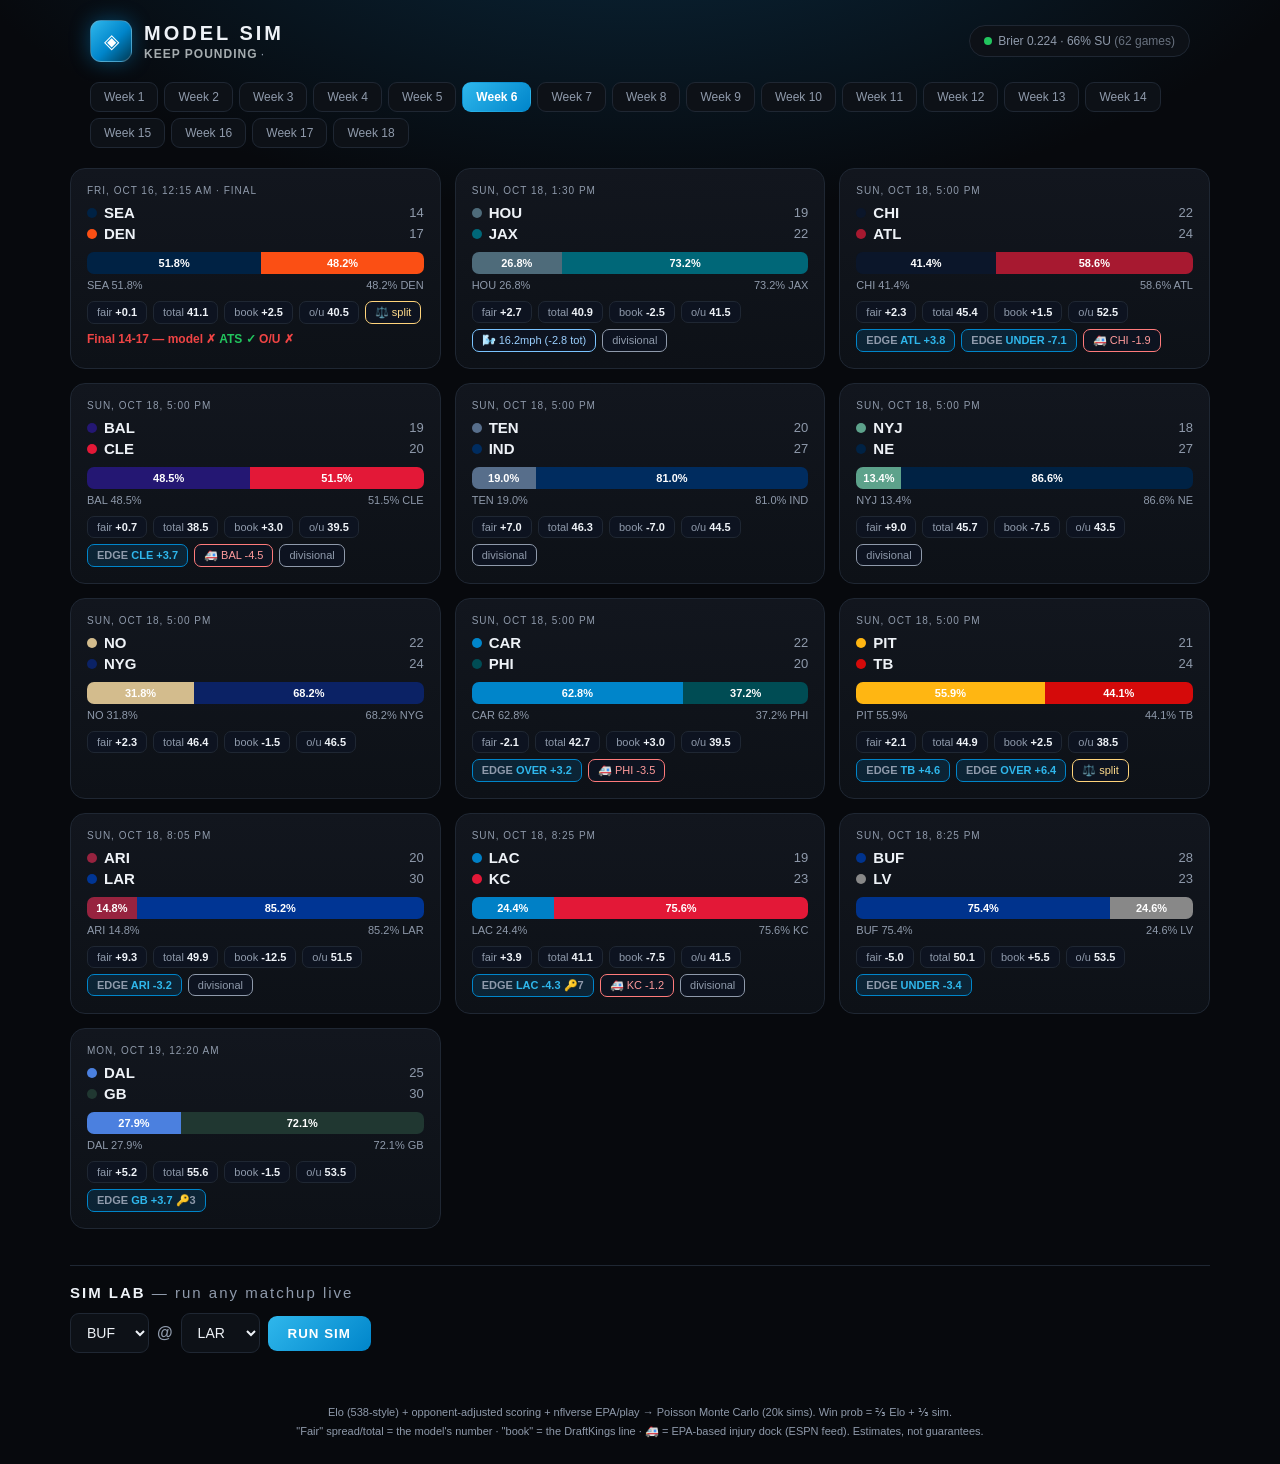
==== docs/index.html @ 50a71ac8 "model refresh (1): docs/index.html" ====
<!DOCTYPE html>
<html lang="en"><head><meta charset="UTF-8">
<meta name="viewport" content="width=device-width, initial-scale=1.0">
<title>Model Sim — NFL Monte Carlo Simulator</title>
<style>
:root{--bg:#07090d;--card:#0d1117;--card2:#12161e;--line:#1f2733;--txt:#eef2f7;--dim:#8f9aab;--ac:#2fb7ec;--ac2:#0085ca;--panther:#0085ca;--silver:#a5acaf;--grn:#22c55e;--red:#ef4444}
*{box-sizing:border-box;margin:0;padding:0}
body{background:radial-gradient(1200px 600px at 50% -10%,#0a2a3f 0%,var(--bg) 60%);color:var(--txt);font-family:-apple-system,BlinkMacSystemFont,"Segoe UI",Inter,sans-serif;min-height:100vh}
.wrap{max-width:1180px;margin:0 auto;padding:0 20px}
header{display:flex;justify-content:space-between;align-items:center;padding:20px;flex-wrap:wrap;gap:10px}
.brand{display:flex;gap:12px;align-items:center}
.logo{width:42px;height:42px;border-radius:11px;background:linear-gradient(135deg,#2fb7ec,#0085ca 55%,#003a54);display:flex;align-items:center;justify-content:center;font-size:20px;color:#fff;box-shadow:0 0 20px rgba(0,133,202,.45);border:1px solid rgba(165,172,175,.35)}
h1{font-size:20px;letter-spacing:3px}
.sub{color:var(--dim);font-size:12px;margin-top:2px}
.sub .kp{color:var(--silver);font-weight:700;letter-spacing:1px}
.badge{font-size:12px;color:var(--dim);border:1px solid var(--line);padding:8px 14px;border-radius:20px;background:var(--card)}
.badge .d{display:inline-block;width:8px;height:8px;border-radius:50%;background:var(--grn);margin-right:6px}
.wks{display:flex;gap:6px;flex-wrap:wrap;padding:0 20px 14px}
.wks button{background:var(--card);color:var(--dim);border:1px solid var(--line);padding:7px 13px;border-radius:9px;cursor:pointer;font-size:12px}
.wks button.on{background:linear-gradient(135deg,var(--ac),var(--ac2));color:#fff;border-color:transparent;font-weight:700}
.grid{display:grid;grid-template-columns:repeat(auto-fill,minmax(320px,1fr));gap:14px;padding:6px 0 10px}
.card{background:linear-gradient(180deg,var(--card2),var(--card));border:1px solid var(--line);border-radius:15px;padding:16px;cursor:pointer;transition:transform .12s,border-color .12s}
.card:hover{transform:translateY(-2px);border-color:var(--ac)}
.dt{font-size:10px;color:var(--dim);letter-spacing:1px;text-transform:uppercase;margin-bottom:8px}
.mu{display:flex;justify-content:space-between;align-items:center;margin-bottom:4px}
.tm{display:flex;align-items:center;gap:7px;font-weight:700;font-size:15px}
.tdot{width:10px;height:10px;border-radius:50%}
.pj{font-size:13px;color:var(--dim);font-variant-numeric:tabular-nums}
.pb{display:flex;height:22px;border-radius:7px;overflow:hidden;margin:10px 0 5px;background:#0d1320}
.pb .sg{display:flex;align-items:center;justify-content:center;font-size:11px;font-weight:700;color:#fff}
.pl{display:flex;justify-content:space-between;font-size:11px;color:var(--dim);margin-bottom:10px}
.chips{display:flex;gap:6px;flex-wrap:wrap}
.chip{font-size:11px;background:#0d1320;border:1px solid var(--line);padding:4px 9px;border-radius:7px;color:var(--dim)}
.chip b{color:var(--txt)}
.chip.edge{background:rgba(0,133,202,.16);border-color:var(--ac2);font-weight:700}
.chip.edge b{color:var(--ac)}
.fin{font-size:12px;font-weight:700;margin-top:8px}
.fin.hit{color:var(--grn)}.fin.miss{color:var(--red)}
.fin .hit{color:var(--grn)}.fin .miss{color:var(--red)}
.lab{margin:26px 0;border-top:1px solid var(--line);padding-top:18px}
.lab h2{font-size:15px;letter-spacing:2px;margin-bottom:12px}
.row{display:flex;gap:8px;align-items:center;flex-wrap:wrap}
select{background:var(--card);color:var(--txt);border:1px solid var(--line);padding:10px 12px;border-radius:9px;font-size:14px}
.run{background:linear-gradient(135deg,var(--ac),var(--ac2));border:none;color:#fff;font-weight:800;letter-spacing:1px;padding:10px 20px;border-radius:9px;cursor:pointer}
.run:disabled{opacity:.5}
.detail .sc{font-size:22px;font-weight:800;text-align:center;margin:8px 0;font-variant-numeric:tabular-nums}
.bp{display:flex;height:34px;border-radius:9px;overflow:hidden;margin:12px 0 6px;background:#0d1320}
.bp .sg{display:flex;align-items:center;justify-content:center;font-weight:800;font-size:13px;color:#fff}
.sg2{display:grid;grid-template-columns:repeat(auto-fit,minmax(110px,1fr));gap:8px;margin:12px 0}
.st{background:#0d1320;border:1px solid var(--line);border-radius:9px;padding:8px;text-align:center}
.st .k{font-size:10px;color:var(--dim);text-transform:uppercase;letter-spacing:1px}
.st .v{font-size:16px;font-weight:800;margin-top:3px}
.tabs{display:flex;gap:6px;margin:12px 0 8px}
.tabs button{background:var(--card);color:var(--dim);border:1px solid var(--line);padding:7px 14px;border-radius:7px;cursor:pointer;font-size:12px}
.tabs button.on{background:var(--ac2);color:#fff;border-color:transparent;font-weight:700}
table{width:100%;border-collapse:collapse;font-size:13px}
th{text-align:left;color:var(--dim);font-size:10px;text-transform:uppercase;letter-spacing:1px;padding:7px;border-bottom:1px solid var(--line)}
td{padding:7px;border-bottom:1px solid #1a2334;font-variant-numeric:tabular-nums}
.od{font-weight:700;color:var(--ac)}
.modal{position:fixed;inset:0;background:rgba(0,0,0,.65);display:flex;align-items:center;justify-content:center;padding:16px;z-index:50}
.modal.hidden{display:none}
.mc{background:var(--card);border:1px solid var(--line);border-radius:16px;padding:22px;max-width:600px;width:100%;max-height:86vh;overflow-y:auto;position:relative}
.x{position:absolute;top:10px;right:14px;background:none;border:none;color:var(--dim);font-size:16px;cursor:pointer}
.spin{text-align:center;color:var(--dim);padding:24px}
footer{text-align:center;color:var(--dim);font-size:11px;padding:24px;line-height:1.7}
</style></head>
<body><div class="wrap">
<header><div class="brand"><div class="logo">◈</div>
<div><h1>MODEL SIM</h1><div class="sub"><span class="kp">KEEP POUNDING</span> · <span id="asof"></span></div></div></div>
<div class="badge"><span class="d"></span>Brier 0.224 · 66% SU <span style="opacity:.7">(62 games)</span></div></header>
<div class="wks" id="wks"></div>
<div class="grid" id="cards"></div>
<div class="lab"><h2>SIM LAB <span style="color:var(--dim);font-weight:400">— run any matchup live</span></h2>
<div class="row"><select id="la"></select><span style="color:var(--dim);font-weight:700">@</span><select id="lh"></select>
<button class="run" id="go">RUN SIM</button></div>
<div id="lout" style="margin-top:14px"></div></div>
<footer>Elo (538-style) + opponent-adjusted scoring + nflverse EPA/play → Poisson Monte Carlo (20k sims). Win prob = ⅔ Elo + ⅓ sim.<br>"Fair" spread/total = the model's number · "book" = the DraftKings line · 🚑 = EPA-based injury dock (ESPN feed). Estimates, not guarantees.</footer>
</div>
<div class="modal hidden" id="modal"><div class="mc"><button class="x" id="mx">✕</button><div id="mb"></div></div></div>
<script>
const C={ARI:"#97233F",ATL:"#A71930",BAL:"#241773",BUF:"#00338D",CAR:"#0085CA",CHI:"#0B162A",CIN:"#FB4F14",CLE:"#E31837",DAL:"#003594",DEN:"#FB4F14",DET:"#0076B6",GB:"#203731",HOU:"#03202F",IND:"#002C5F",JAX:"#006778",KC:"#E31837",LV:"#888888",LAC:"#0080C6",LAR:"#003594",MIA:"#008E97",MIN:"#4F2683",NE:"#002244",NO:"#D3BC8D",NYG:"#0B2265",NYJ:"#125740",PHI:"#004C54",PIT:"#FFB612",SEA:"#002244",SF:"#AA0000",TB:"#D50A0A",TEN:"#0C2340",WAS:"#5A1414"};
const $=id=>document.getElementById(id);
function hx(h){h=h.replace('#','');return[parseInt(h.slice(0,2),16),parseInt(h.slice(2,4),16),parseInt(h.slice(4,6),16)];}
function shade(h,amt){const c=hx(h).map(v=>Math.max(0,Math.min(255,Math.round(v+amt))));return'#'+c.map(v=>v.toString(16).padStart(2,'0')).join('');}
// lighten the away side when both teams' colors are near-identical (e.g. BUF/LAR blues)
function tc(t,o){let c=C[t];if(o&&o!==t){const a=hx(c),b=hx(C[o]);
 const d=Math.sqrt(a.reduce((s,v,i)=>s+(v-b[i])**2,0));if(d<110)c=shade(c,75);}return c;}
const dot=t=>`<span class="tdot" style="background:${C[t]}"></span>`;
const dot2=(t,o)=>`<span class="tdot" style="background:${tc(t,o)}"></span>`;
const pc=p=>(p*100).toFixed(1)+"%", od=o=>o==null?"--":(o<0?""+o:"+"+o);
const clamp=(v,a,b)=>Math.max(a,Math.min(b,v));
let META=null,TEAMS=null;const WKC={};
function mulberry(s){return function(){s|=0;s=s+0x6D2B79F5|0;let t=Math.imul(s^s>>>15,1|s);t=t+Math.imul(t^t>>>7,61|t)^t;return((t^t>>>14)>>>0)/4294967296}}
function pois(l,r){const L=Math.exp(-l);let k=0,p=1;do{k++;p*=r();}while(p>L);return k-1}
function lambdas(a,h){const A=TEAMS[a],H=TEAMS[h];
 const sA=META.lg_pts+A.srs_off-H.srs_def,sH=META.lg_pts+H.srs_off-A.srs_def;
 const eA=META.lg_pts+(A.epa_off-META.lg_epa)*META.ppg+(META.lg_epa-H.epa_def)*META.ppg;
 const eH=META.lg_pts+(H.epa_off-META.lg_epa)*META.ppg+(META.lg_epa-A.epa_def)*META.ppg;
 return[clamp(.5*(sA+eA)-META.hfa_pts,10,45),clamp(.5*(sH+eH)+META.hfa_pts,10,45)];}
function eloP(a,h){const d=TEAMS[h].elo-TEAMS[a].elo+42.2;return 1/(1+Math.pow(10,-d/400));}
function simGame(a,h,n,sd){const[la,lh]=lambdas(a,h),r=mulberry(sd);let hw=0,aw=0,sa=0,sh=0;
 for(let i=0;i<n;i++){const x=pois(la,r),y=pois(lh,r);sa+=x;sh+=y;if(y>x)hw++;else if(x>y)aw++;}
 const t=n-hw-aw,ps=(hw+.5*t)/n;return{la,lh,pa:sa/n,ph:sh/n,pHome:2/3*eloP(a,h)+1/3*ps};}
function tdBoard(a,h,la,lh){const mk=(pl,e)=>{const n=pl.length||1,tt=pl.reduce((s,p)=>s+p.td,0),th=pl.reduce((s,p)=>s+p.touches,0);
 return pl.map(p=>{const s=.5*(p.td+.5)/(tt+.5*n)+.5*(p.touches+5)/(th+5*n),l=e*s;return{name:p.name,team:p.team,lam:l,pa:1-Math.exp(-l)};});};
 const A=mk(TEAMS[a].players.map(p=>({...p,team:a})),la/7),H=mk(TEAMS[h].players.map(p=>({...p,team:h})),lh/7);
 const all=A.concat(H),t=all.reduce((s,p)=>s+p.lam,0),ap=1-Math.exp(-t);
 all.forEach(p=>{p.pf=t?p.lam/t*ap:0;
  p.oA=p.pa<=0?null:(p.pa>.5?Math.round(-100*p.pa/(1-p.pa)):Math.round(100*(1-p.pa)/p.pa));
  p.oF=p.pf<=0?null:(p.pf>.5?Math.round(-100*p.pf/(1-p.pf)):Math.round(100*(1-p.pf)/p.pf));});
 return{any:[...all].sort((x,y)=>y.pa-x.pa).slice(0,12),first:[...all].sort((x,y)=>y.pf-x.pf).slice(0,8)};}
function pbar(a,pa,h,ph,big){const ca=tc(a,h);return `<div class="${big?"bp":"pb"}">
 <div class="sg" style="width:${(pa*100).toFixed(1)}%;background:${ca}">${pc(pa)}</div>
 <div class="sg" style="width:${(ph*100).toFixed(1)}%;background:${C[h]}">${pc(ph)}</div></div>`;}
function tbl(rs,f){return `<table><tr><th>Player</th><th>Team</th><th>Prob</th><th>Fair odds</th></tr>`+
 rs.map(p=>`<tr><td>${p.name}</td><td>${p.team}</td><td>${(p[f?"pf":"pa"]*100).toFixed(f?2:1)}%</td><td class="od">${od(p[f?"oF":"oA"])}</td></tr>`).join("")+`</table>`;}
function detail(a,h,r,td){let tabs="";
 if(td&&td.any.length)tabs=`<div class="tabs"><button class="on" data-t="a">Anytime TD</button><button data-t="f">First TD</button></div><div class="tb">${tbl(td.any,0)}</div>`;
 let injSec="";
 if(r.inj){const sides=[["away",a],["home",h]];let rows="",tot=0;
  sides.forEach(([s,tm],i)=>{const adj=(r.injAdj&&r.injAdj[i])||0;tot+=adj;
   (r.inj[s]||[]).forEach(x=>{const pts=x[2];
    rows+=`<div class="st"><div class="k">${tm} · ${x[3]}</div><div class="v" style="color:${pts>=0?"#ff7b7b":"#7bff9e"};font-size:13px">${x[0]} <span style="font-size:10px;color:var(--dim)">${x[1]}</span> <b>${pts>=0?"-":"+"}${Math.abs(pts)}</b></div></div>`;});});
  if(rows)injSec=`<div style="font-size:11px;color:var(--dim);letter-spacing:1px;margin:14px 0 6px">INJURY ADJUSTMENTS (EPA-BASED, VIA ESPN)</div><div class="sg2" style="display:grid;grid-template-columns:repeat(auto-fit,minmax(140px,1fr));gap:8px;margin:12px 0">${rows}</div>`;}
 let noteSec="";
 if(r.notes&&r.notes.length)noteSec=`<div style="font-size:11px;color:var(--dim);letter-spacing:1px;margin:14px 0 6px">NOTES</div>${r.notes.map(n=>`<div class="st"><div class="k">📊</div><div class="v" style="font-size:13px">${n}</div></div>`).join("")}`;
 if(r.windMph>=15)noteSec+=`<div class="st"><div class="k">🌬️ Wind</div><div class="v" style="font-size:13px">${r.windMph} mph sustained — total shaded -${r.windAdj} pts</div></div>`;
 let book="";
 if(r.book){const b=r.book;
  book=`<div style="font-size:11px;color:var(--dim);letter-spacing:1px;margin:14px 0 6px">BOOK (DRAFTKINGS) VS MODEL</div>
  <div class="sg2" style="display:grid;grid-template-columns:repeat(auto-fit,minmax(110px,1fr));gap:8px;margin:12px 0">
  <div class="st"><div class="k">Book spread</div><div class="v">${b.spread>0?"+":""}${b.spread.toFixed(1)}</div></div>
  <div class="st"><div class="k">Book total</div><div class="v">${b.total!=null?b.total.toFixed(1):"--"}</div></div>
  ${b.flag_spread?`<div class="st" style="border-color:var(--ac2)"><div class="k">Spread edge</div><div class="v" style="color:var(--ac)">${b.edge_spread>0?h:a} ${b.edge_spread>0?"+":""}${b.edge_spread.toFixed(1)}</div></div>`:""}
  ${b.flag_total?`<div class="st" style="border-color:var(--ac2)"><div class="k">Total edge</div><div class="v" style="color:var(--ac)">${b.edge_total>0?"OVER":"UNDER"} ${b.edge_total>0?"+":""}${b.edge_total.toFixed(1)}</div></div>`:""}
  </div>`;}
 return `<h2 style="letter-spacing:2px;margin:0 0 4px">${a} @ ${h}</h2>
 <div class="sc" style="font-size:22px;font-weight:800;text-align:center;margin:8px 0">${a} ${Math.round(r.pa)} — ${Math.round(r.ph)} ${h}</div>${pbar(a,1-r.pHome,h,r.pHome,1)}
 <div class="sg2" style="display:grid;grid-template-columns:repeat(auto-fit,minmax(110px,1fr));gap:8px;margin:12px 0">
 <div class="st"><div class="k">Fair spread</div><div class="v">${(r.ph-r.pa)>=0?"+":""}${(r.ph-r.pa).toFixed(1)}</div></div>
 <div class="st"><div class="k">Fair total</div><div class="v">${(r.ph+r.pa).toFixed(1)}</div></div>
 <div class="st"><div class="k">${h} win</div><div class="v">${pc(r.pHome)}</div></div>
 <div class="st"><div class="k">${a} win</div><div class="v">${pc(1-r.pHome)}</div></div></div>${injSec}${noteSec}${book}${tabs}`;}
function wireT(root,td){root.querySelectorAll(".tabs button").forEach(b=>b.onclick=()=>{
 root.querySelectorAll(".tabs button").forEach(x=>x.classList.remove("on"));b.classList.add("on");
 root.querySelector(".tb").innerHTML=tbl(b.dataset.t==="a"?td.any:td.first,b.dataset.t==="f");});}
async function getW(w){if(!WKC[w])WKC[w]=await(await fetch("data/week"+w+".json")).json();return WKC[w];}
async function loadWeek(w){
 document.querySelectorAll(".wks button").forEach(b=>b.classList.toggle("on",+b.dataset.w===w));
 const gs=await getW(w),el=$("cards");el.innerHTML="";
 gs.forEach(g=>{const d=document.createElement("div");d.className="card";
  const dt=g.date?new Date(g.date).toLocaleString("en-US",{weekday:"short",month:"short",day:"numeric",hour:"numeric",minute:"2-digit"}):"";
  let ex="";if(g.done&&g.winner){const hit=(g.winner==="home")==(g.p_home>.5);
   let extra="";
   if(g.book&&g.book.spread!=null&&g.as!=null){
    const edgeS=g.fair_spread+g.book.spread, actS=(g.hs-g.as)+g.book.spread;
    const ats=edgeS!==0&&actS!==0?(edgeS>0)===(actS>0):null;
    let ou=null;
    if(g.book.total!=null){const mOver=g.fair_total>g.book.total, aOver=(g.as+g.hs)>g.book.total;
     if(g.fair_total!==g.book.total&&(g.as+g.hs)!==g.book.total)ou=mOver===aOver;}
    if(ats!==null)extra+=` <span class="${ats?"hit":"miss"}">ATS ${ats?"✓":"✗"}</span>`;
    if(ou!==null)extra+=` <span class="${ou?"hit":"miss"}">O/U ${ou?"✓":"✗"}</span>`;}
   ex=`<div class="fin ${hit?"hit":"miss"}">Final ${g.final} — model ${hit?"✓":"✗"}${extra}</div>`;}
  d.innerHTML=`<div class="dt">${dt}${g.done?" · Final":""}</div>
  <div class="mu"><span class="tm">${dot2(g.away,g.home)} ${g.away}</span><span class="pj">${g.done?g.as:Math.round(g.proj_away)}</span></div>
  <div class="mu"><span class="tm">${dot(g.home)} ${g.home}</span><span class="pj">${g.done?g.hs:Math.round(g.proj_home)}</span></div>
  ${pbar(g.away,g.p_away,g.home,g.p_home)}
  <div class="pl"><span>${g.away} ${pc(g.p_away)}</span><span>${pc(g.p_home)} ${g.home}</span></div>
  <div class="chips"><span class="chip">fair <b>${g.fair_spread>0?"+":""}${g.fair_spread.toFixed(1)}</b></span>
  <span class="chip">total <b>${g.fair_total.toFixed(1)}</b></span>
  ${g.book?`<span class="chip">book <b>${g.book.spread>0?"+":""}${g.book.spread.toFixed(1)}</b></span><span class="chip">o/u <b>${g.book.total!=null?g.book.total.toFixed(1):"--"}</b></span>`:""}
  ${g.book&&g.book.flag_spread?`<span class="chip edge">EDGE <b>${g.book.edge_spread>0?g.home:g.away} ${g.book.edge_spread>0?"+":""}${g.book.edge_spread.toFixed(1)}</b>${g.book.key_cross&&g.book.key_cross.length?` 🔑${g.book.key_cross.join("/")}`:""}</span>`:""}
  ${g.book&&g.book.flag_total?`<span class="chip edge">EDGE <b>${g.book.edge_total>0?"OVER":"UNDER"} ${g.book.edge_total>0?"+":""}${g.book.edge_total.toFixed(1)}</b></span>`:""}
  ${(g.inj_adj&&g.inj_adj[0]>=0.5)?`<span class="chip" style="border-color:#ff7b7b;color:#ff9b9b">🚑 ${g.away} -${g.inj_adj[0].toFixed(1)}</span>`:""}${(g.inj_adj&&g.inj_adj[1]>=0.5)?`<span class="chip" style="border-color:#ff7b7b;color:#ff9b9b">🚑 ${g.home} -${g.inj_adj[1].toFixed(1)}</span>`:""}
  ${g.wind_mph>=15?`<span class="chip" style="border-color:#7bc4ff;color:#9bd0ff">🌬️ ${g.wind_mph}mph (-${g.wind_adj} tot)</span>`:""}
  ${g.divisional?`<span class="chip" style="border-color:var(--dim);color:var(--dim)">divisional</span>`:""}
  ${g.split?`<span class="chip" style="border-color:#ffd47b;color:#ffdb8b" title="Scoring model and win probability disagree — true toss-up">⚖️ split</span>`:""}</div>${ex}`;
  d.onclick=()=>{const td={any:(g.anytime||[]).map(p=>({name:p.name,team:p.team,pa:p.prob,oA:p.odds})),
   first:(g.first_td||[]).map(p=>({name:p.name,team:p.team,pf:p.prob,oF:p.odds}))};
   $("mb").innerHTML=detail(g.away,g.home,{pa:g.proj_away,ph:g.proj_home,pHome:g.p_home,book:g.book,inj:g.injuries,injAdj:g.inj_adj,notes:g.notes,windMph:g.wind_mph,windAdj:g.wind_adj},td);
   wireT($("mb"),td);$("modal").classList.remove("hidden");};
  el.appendChild(d);});
 const dn=gs.filter(g=>g.done&&g.winner),ht=dn.filter(g=>(g.winner==="home")==(g.p_home>.5)).length;
 const atsG=dn.filter(g=>g.book&&g.book.spread!=null&&g.as!=null);
 const atsH=atsG.filter(g=>{const e=g.fair_spread+g.book.spread,a=(g.hs-g.as)+g.book.spread;return e!==0&&a!==0&&(e>0)===(a>0);}).length;
 const tally=dn.length?`model ${ht}/${dn.length} SU${atsG.length?` · ${atsH}/${atsG.length} ATS`:""} this week · `:"";
 $("asof").textContent=`Week ${w} · ${tally}data through week ${META.as_of_week}`;}
(async function(){
 META=await(await fetch("data/meta.json")).json();
 TEAMS=await(await fetch("data/teams.json")).json();
 const wk=Object.keys(WKC);let weeks=[];
 try{weeks=(await(await fetch("data/weeks.json")).json());}catch(e){}
 if(!weeks.length)weeks=[5];
 const nav=$("wks");
 weeks.forEach(w=>{const b=document.createElement("button");b.textContent="Week "+w;b.dataset.w=w;
  b.onclick=()=>loadWeek(w);nav.appendChild(b);});
 const cur=weeks.filter(w=>true);
 let def=weeks[weeks.length-1];
 for(const w of weeks){const gs=await getW(w);if(gs.some(g=>!g.done)){def=w;break;}}
 Object.keys(TEAMS).sort().forEach(t=>{$("la").appendChild(new Option(t,t));$("lh").appendChild(new Option(t,t));});
 $("la").value="BUF";$("lh").value="LAR";
 $("mx").onclick=()=>$("modal").classList.add("hidden");
 $("modal").onclick=e=>{if(e.target.id==="modal")$("modal").classList.add("hidden");};
 $("go").onclick=()=>{const a=$("la").value,h=$("lh").value;
  if(a===h)return;$("go").disabled=true;$("lout").innerHTML=`<div class="spin">Running 20,000 simulations…</div>`;
  setTimeout(()=>{const r=simGame(a,h,20000,Date.now()%100000),td=tdBoard(a,h,r.la,r.lh);
   $("lout").innerHTML=detail(a,h,r,td);wireT($("lout"),td);$("go").disabled=false;},30);};
 loadWeek(def);
})();
</script></body></html>
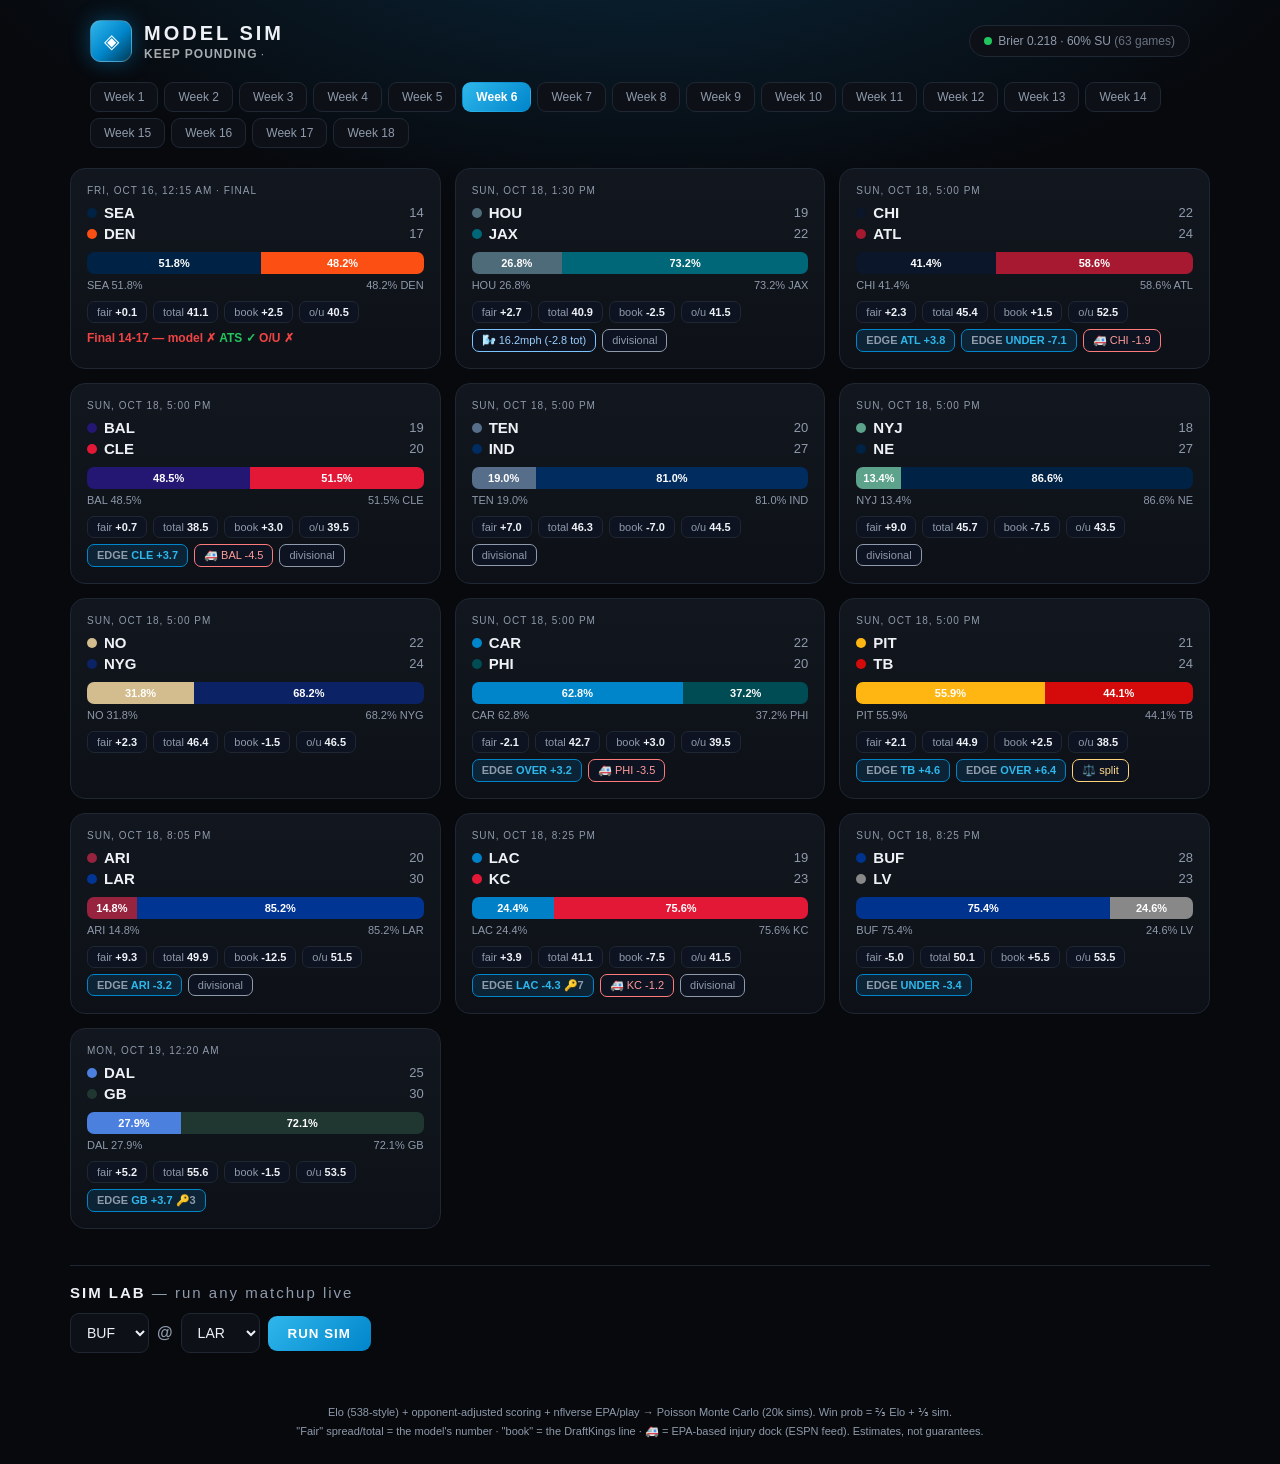
==== commit 34026035: "model refresh (1): docs/index.html" ====
--- a/docs/index.html
+++ b/docs/index.html
@@ -67,7 +67,7 @@
 <body><div class="wrap">
 <header><div class="brand"><div class="logo">◈</div>
 <div><h1>MODEL SIM</h1><div class="sub"><span class="kp">KEEP POUNDING</span> · <span id="asof"></span></div></div></div>
-<div class="badge"><span class="d"></span>Brier 0.224 · 66% SU <span style="opacity:.7">(62 games)</span></div></header>
+<div class="badge"><span class="d"></span><span id="btbadge">Brier …</span></div></header>
 <div class="wks" id="wks"></div>
 <div class="grid" id="cards"></div>
 <div class="lab"><h2>SIM LAB <span style="color:var(--dim);font-weight:400">— run any matchup live</span></h2>
@@ -151,16 +151,21 @@
  gs.forEach(g=>{const d=document.createElement("div");d.className="card";
   const dt=g.date?new Date(g.date).toLocaleString("en-US",{weekday:"short",month:"short",day:"numeric",hour:"numeric",minute:"2-digit"}):"";
   let ex="";if(g.done&&g.winner){const hit=(g.winner==="home")==(g.p_home>.5);
-   let extra="";
+   let extra="", primary=null;
    if(g.book&&g.book.spread!=null&&g.as!=null){
     const edgeS=g.fair_spread+g.book.spread, actS=(g.hs-g.as)+g.book.spread;
     const ats=edgeS!==0&&actS!==0?(edgeS>0)===(actS>0):null;
     let ou=null;
     if(g.book.total!=null){const mOver=g.fair_total>g.book.total, aOver=(g.as+g.hs)>g.book.total;
      if(g.fair_total!==g.book.total&&(g.as+g.hs)!==g.book.total)ou=mOver===aOver;}
+    // headline = the betting edge if one was flagged, else straight-up
+    if(ats!==null&&(g.book.flag_spread||g.book.strong_spread))primary=ats;
+    else if(ou!==null&&g.book.flag_total&&ats===null)primary=ou;
+    else primary=hit;
     if(ats!==null)extra+=` <span class="${ats?"hit":"miss"}">ATS ${ats?"✓":"✗"}</span>`;
     if(ou!==null)extra+=` <span class="${ou?"hit":"miss"}">O/U ${ou?"✓":"✗"}</span>`;}
-   ex=`<div class="fin ${hit?"hit":"miss"}">Final ${g.final} — model ${hit?"✓":"✗"}${extra}</div>`;}
+   else primary=hit;
+   ex=`<div class="fin ${primary?"hit":"miss"}">Final ${g.final} — model ${primary?"✓":"✗"}${extra}</div>`;}
   d.innerHTML=`<div class="dt">${dt}${g.done?" · Final":""}</div>
   <div class="mu"><span class="tm">${dot2(g.away,g.home)} ${g.away}</span><span class="pj">${g.done?g.as:Math.round(g.proj_away)}</span></div>
   <div class="mu"><span class="tm">${dot(g.home)} ${g.home}</span><span class="pj">${g.done?g.hs:Math.round(g.proj_home)}</span></div>
@@ -174,7 +179,7 @@
   ${(g.inj_adj&&g.inj_adj[0]>=0.5)?`<span class="chip" style="border-color:#ff7b7b;color:#ff9b9b">🚑 ${g.away} -${g.inj_adj[0].toFixed(1)}</span>`:""}${(g.inj_adj&&g.inj_adj[1]>=0.5)?`<span class="chip" style="border-color:#ff7b7b;color:#ff9b9b">🚑 ${g.home} -${g.inj_adj[1].toFixed(1)}</span>`:""}
   ${g.wind_mph>=15?`<span class="chip" style="border-color:#7bc4ff;color:#9bd0ff">🌬️ ${g.wind_mph}mph (-${g.wind_adj} tot)</span>`:""}
   ${g.divisional?`<span class="chip" style="border-color:var(--dim);color:var(--dim)">divisional</span>`:""}
-  ${g.split?`<span class="chip" style="border-color:#ffd47b;color:#ffdb8b" title="Scoring model and win probability disagree — true toss-up">⚖️ split</span>`:""}</div>${ex}`;
+  ${g.split&&!g.done?`<span class="chip" style="border-color:#ffd47b;color:#ffdb8b" title="Scoring model and win probability disagree — true toss-up">⚖️ split</span>`:""}</div>${ex}`;
   d.onclick=()=>{const td={any:(g.anytime||[]).map(p=>({name:p.name,team:p.team,pa:p.prob,oA:p.odds})),
    first:(g.first_td||[]).map(p=>({name:p.name,team:p.team,pf:p.prob,oF:p.odds}))};
    $("mb").innerHTML=detail(g.away,g.home,{pa:g.proj_away,ph:g.proj_home,pHome:g.p_home,book:g.book,inj:g.injuries,injAdj:g.inj_adj,notes:g.notes,windMph:g.wind_mph,windAdj:g.wind_adj},td);
@@ -188,6 +193,7 @@
 (async function(){
  META=await(await fetch("data/meta.json")).json();
  TEAMS=await(await fetch("data/teams.json")).json();
+ if(META.backtest)$("btbadge").innerHTML=`Brier ${META.backtest.brier.toFixed(3)} · ${Math.round(META.backtest.accuracy*100)}% SU <span style="opacity:.7">(${META.backtest.games} games)</span>`;
  const wk=Object.keys(WKC);let weeks=[];
  try{weeks=(await(await fetch("data/weeks.json")).json());}catch(e){}
  if(!weeks.length)weeks=[5];
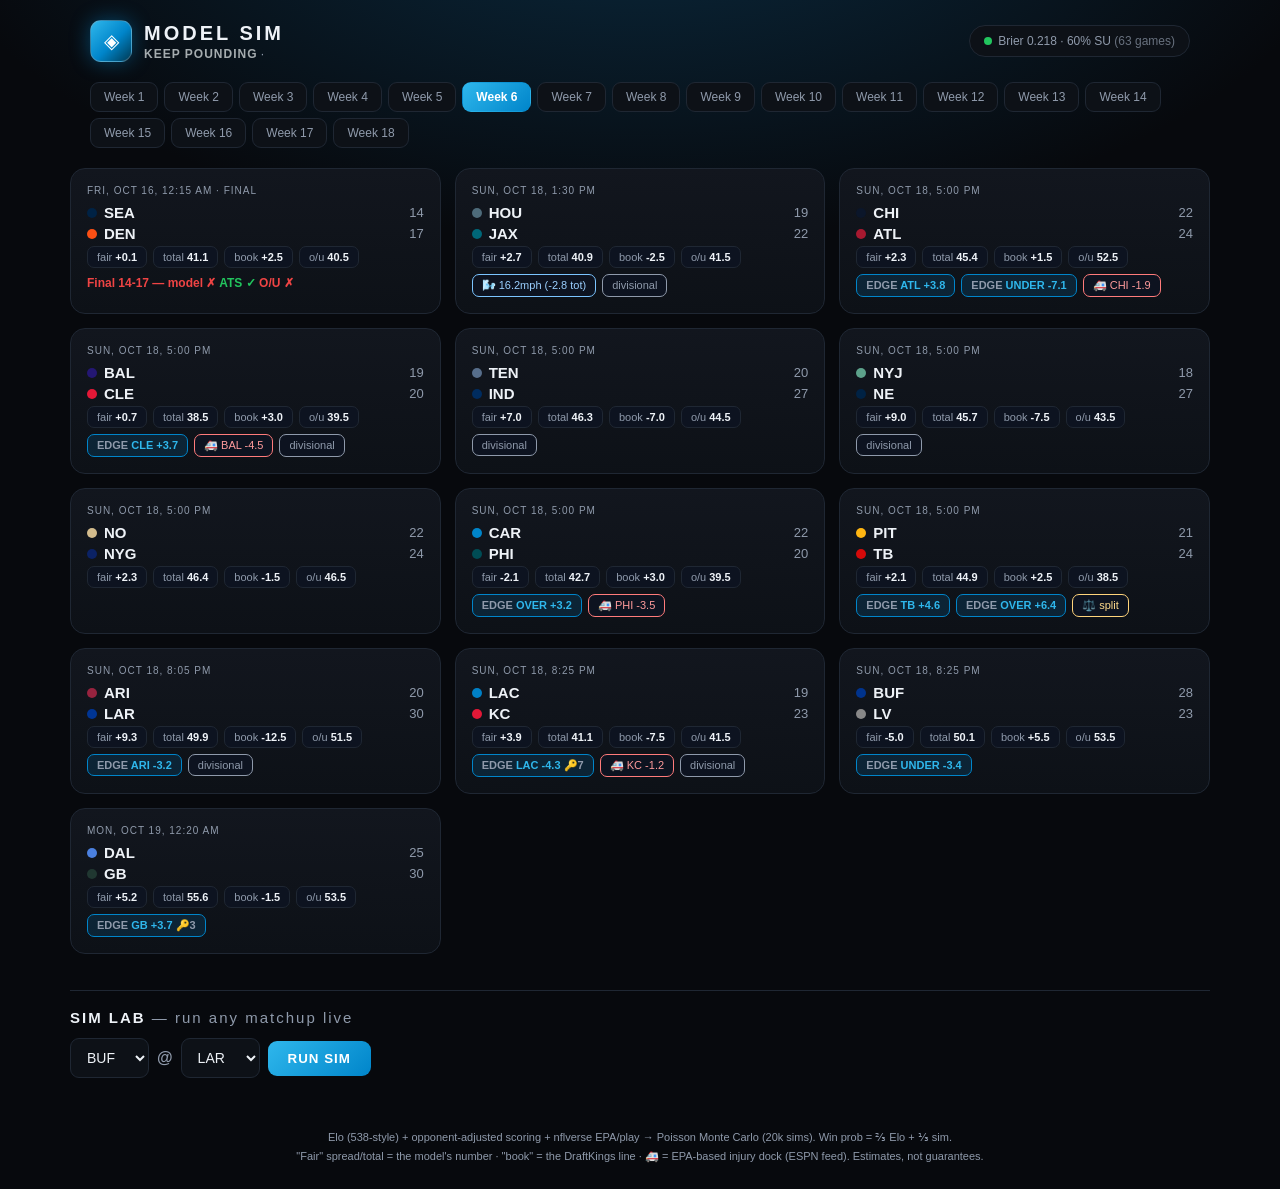
==== commit 2b35e74e: "model refresh (1): docs/index.html" ====
--- a/docs/index.html
+++ b/docs/index.html
@@ -169,8 +169,6 @@
   d.innerHTML=`<div class="dt">${dt}${g.done?" · Final":""}</div>
   <div class="mu"><span class="tm">${dot2(g.away,g.home)} ${g.away}</span><span class="pj">${g.done?g.as:Math.round(g.proj_away)}</span></div>
   <div class="mu"><span class="tm">${dot(g.home)} ${g.home}</span><span class="pj">${g.done?g.hs:Math.round(g.proj_home)}</span></div>
-  ${pbar(g.away,g.p_away,g.home,g.p_home)}
-  <div class="pl"><span>${g.away} ${pc(g.p_away)}</span><span>${pc(g.p_home)} ${g.home}</span></div>
   <div class="chips"><span class="chip">fair <b>${g.fair_spread>0?"+":""}${g.fair_spread.toFixed(1)}</b></span>
   <span class="chip">total <b>${g.fair_total.toFixed(1)}</b></span>
   ${g.book?`<span class="chip">book <b>${g.book.spread>0?"+":""}${g.book.spread.toFixed(1)}</b></span><span class="chip">o/u <b>${g.book.total!=null?g.book.total.toFixed(1):"--"}</b></span>`:""}
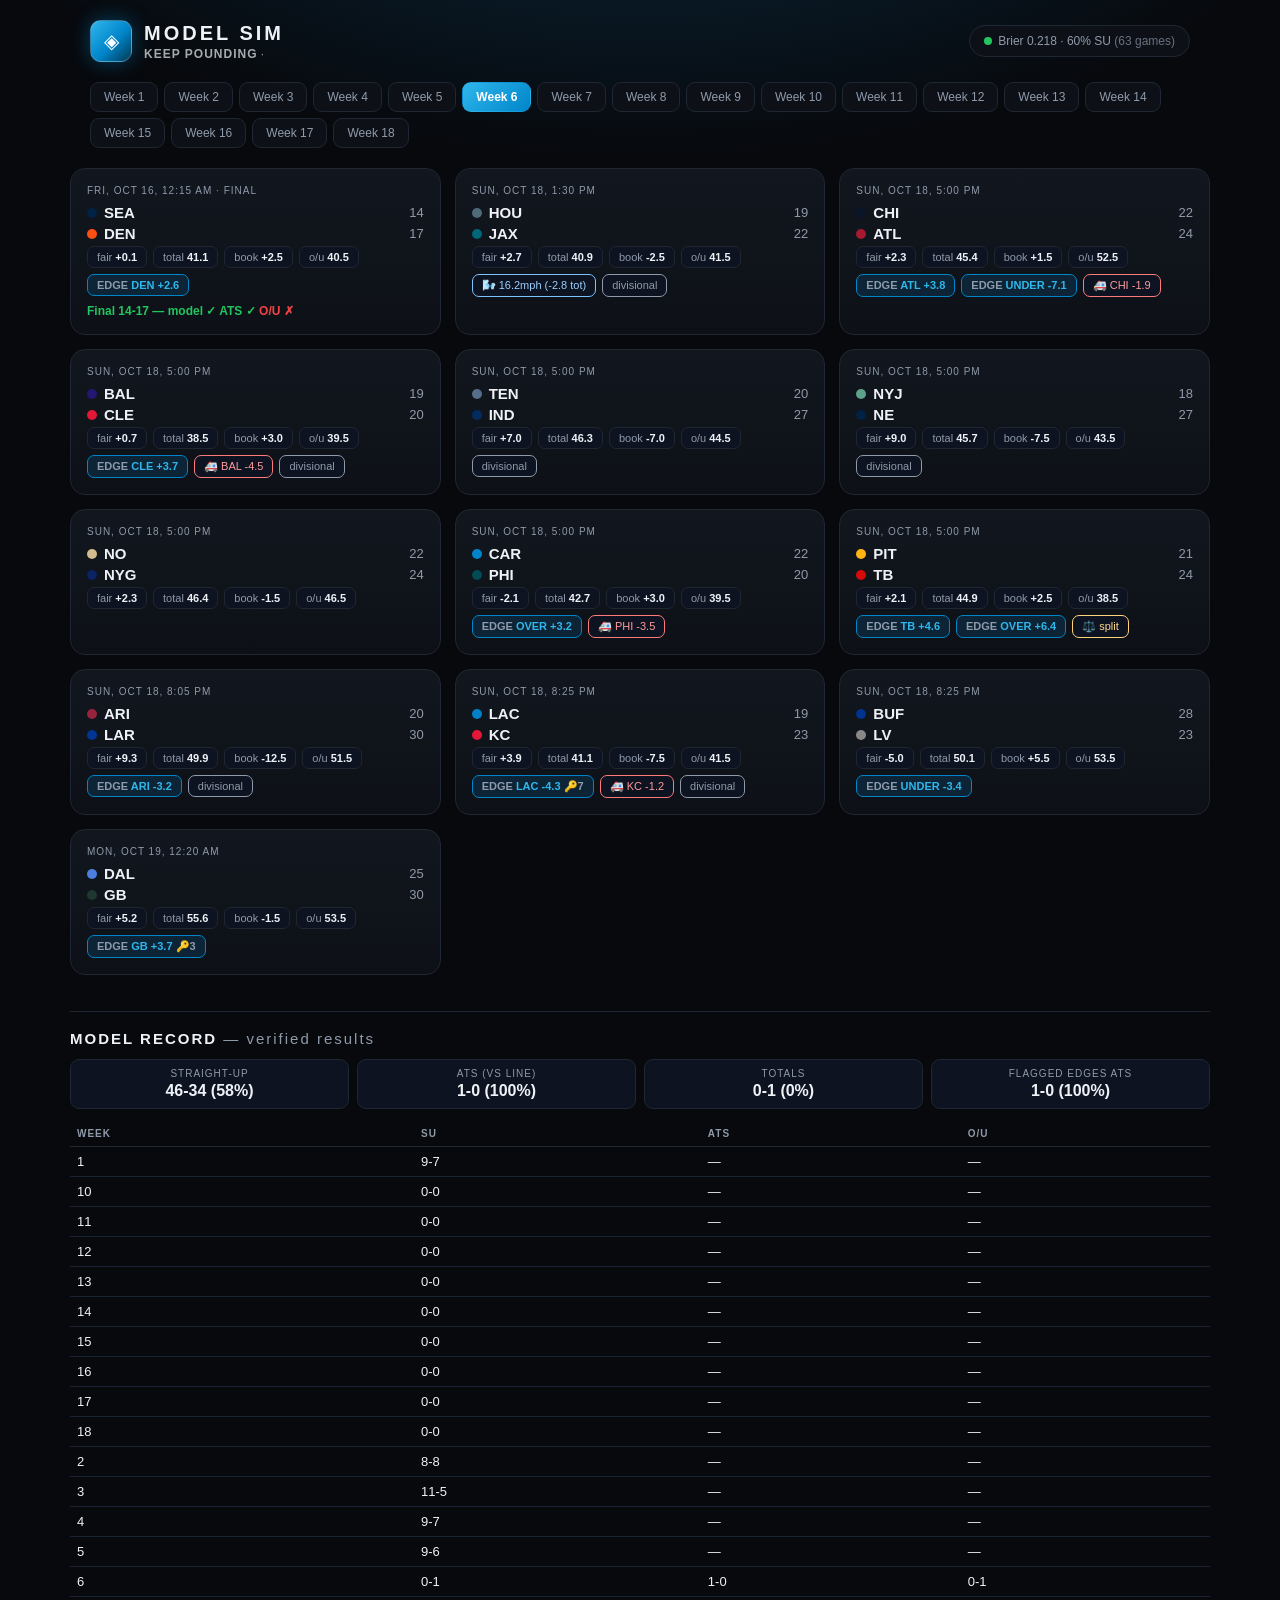
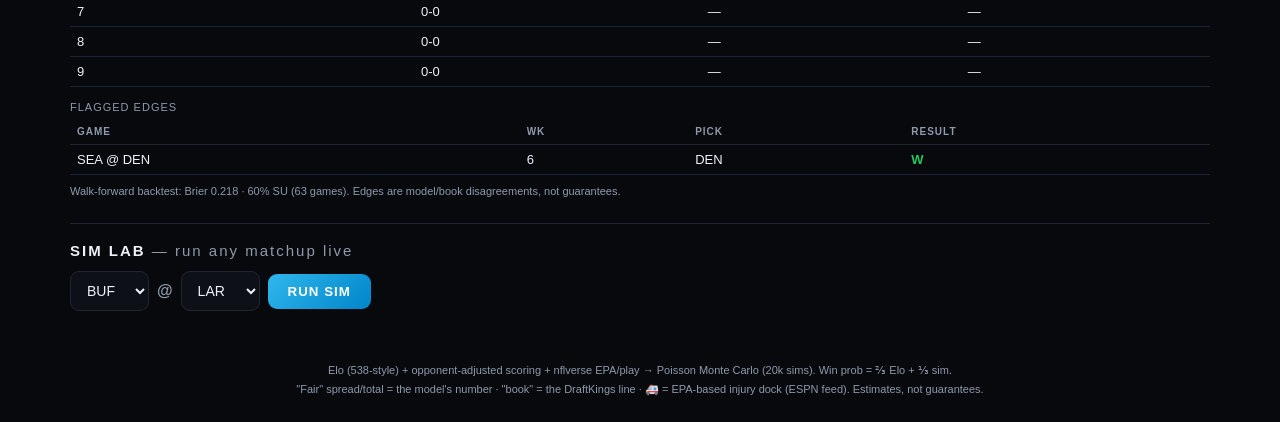
==== commit c549307a: "model refresh (1): docs/index.html, docs/data/record.json, docs/data/week6.json" ====
--- a/docs/index.html
+++ b/docs/index.html
@@ -70,6 +70,8 @@
 <div class="badge"><span class="d"></span><span id="btbadge">Brier …</span></div></header>
 <div class="wks" id="wks"></div>
 <div class="grid" id="cards"></div>
+<div class="lab" id="recordlab"><h2>MODEL RECORD <span style="color:var(--dim);font-weight:400">— verified results</span></h2>
+<div id="recordout"><div class="spin">Loading record…</div></div></div>
 <div class="lab"><h2>SIM LAB <span style="color:var(--dim);font-weight:400">— run any matchup live</span></h2>
 <div class="row"><select id="la"></select><span style="color:var(--dim);font-weight:700">@</span><select id="lh"></select>
 <button class="run" id="go">RUN SIM</button></div>
@@ -210,5 +212,21 @@
   setTimeout(()=>{const r=simGame(a,h,20000,Date.now()%100000),td=tdBoard(a,h,r.la,r.lh);
    $("lout").innerHTML=detail(a,h,r,td);wireT($("lout"),td);$("go").disabled=false;},30);};
  loadWeek(def);
+ try{
+  const rec=await(await fetch("data/record.json")).json();
+  const tot=(w,l)=>w+l?`${w}-${l} (${Math.round(100*w/(w+l))}%)`:"—";
+  let html=`<div class="sg2" style="display:grid;grid-template-columns:repeat(auto-fit,minmax(140px,1fr));gap:8px;margin:12px 0">
+   <div class="st"><div class="k">Straight-up</div><div class="v">${tot(rec.su_w,rec.su_l)}</div></div>
+   <div class="st"><div class="k">ATS (vs line)</div><div class="v">${tot(rec.ats_w,rec.ats_l)}</div></div>
+   <div class="st"><div class="k">Totals</div><div class="v">${tot(rec.ou_w,rec.ou_l)}</div></div>
+   <div class="st"><div class="k">Flagged edges ATS</div><div class="v">${tot(rec.edges.filter(e=>e.result==="W").length,rec.edges.filter(e=>e.result==="L").length)}</div></div>
+  </div>`;
+  if(rec.by_week.length)html+=`<table><tr><th>Week</th><th>SU</th><th>ATS</th><th>O/U</th></tr>`+
+   rec.by_week.map(w=>`<tr><td>${w.week}</td><td>${w.su}</td><td>${w.ats}</td><td>${w.ou}</td></tr>`).join("")+`</table>`;
+  if(rec.edges.length)html+=`<div style="font-size:11px;color:var(--dim);letter-spacing:1px;margin:14px 0 6px">FLAGGED EDGES</div><table><tr><th>Game</th><th>Wk</th><th>Pick</th><th>Result</th></tr>`+
+   rec.edges.map(e=>`<tr><td>${e.game}</td><td>${e.week}</td><td>${e.pick}</td><td style="color:${e.result==="W"?"var(--grn)":"var(--red)"};font-weight:700">${e.result}</td></tr>`).join("")+`</table>`;
+  html+=`<div style="font-size:11px;color:var(--dim);margin-top:10px">Walk-forward backtest: Brier ${META.backtest.brier.toFixed(3)} · ${Math.round(META.backtest.accuracy*100)}% SU (${META.backtest.games} games). Edges are model/book disagreements, not guarantees.</div>`;
+  $("recordout").innerHTML=html;
+ }catch(e){$("recordout").innerHTML=`<div class="spin">Record unavailable.</div>`;}
 })();
 </script></body></html>
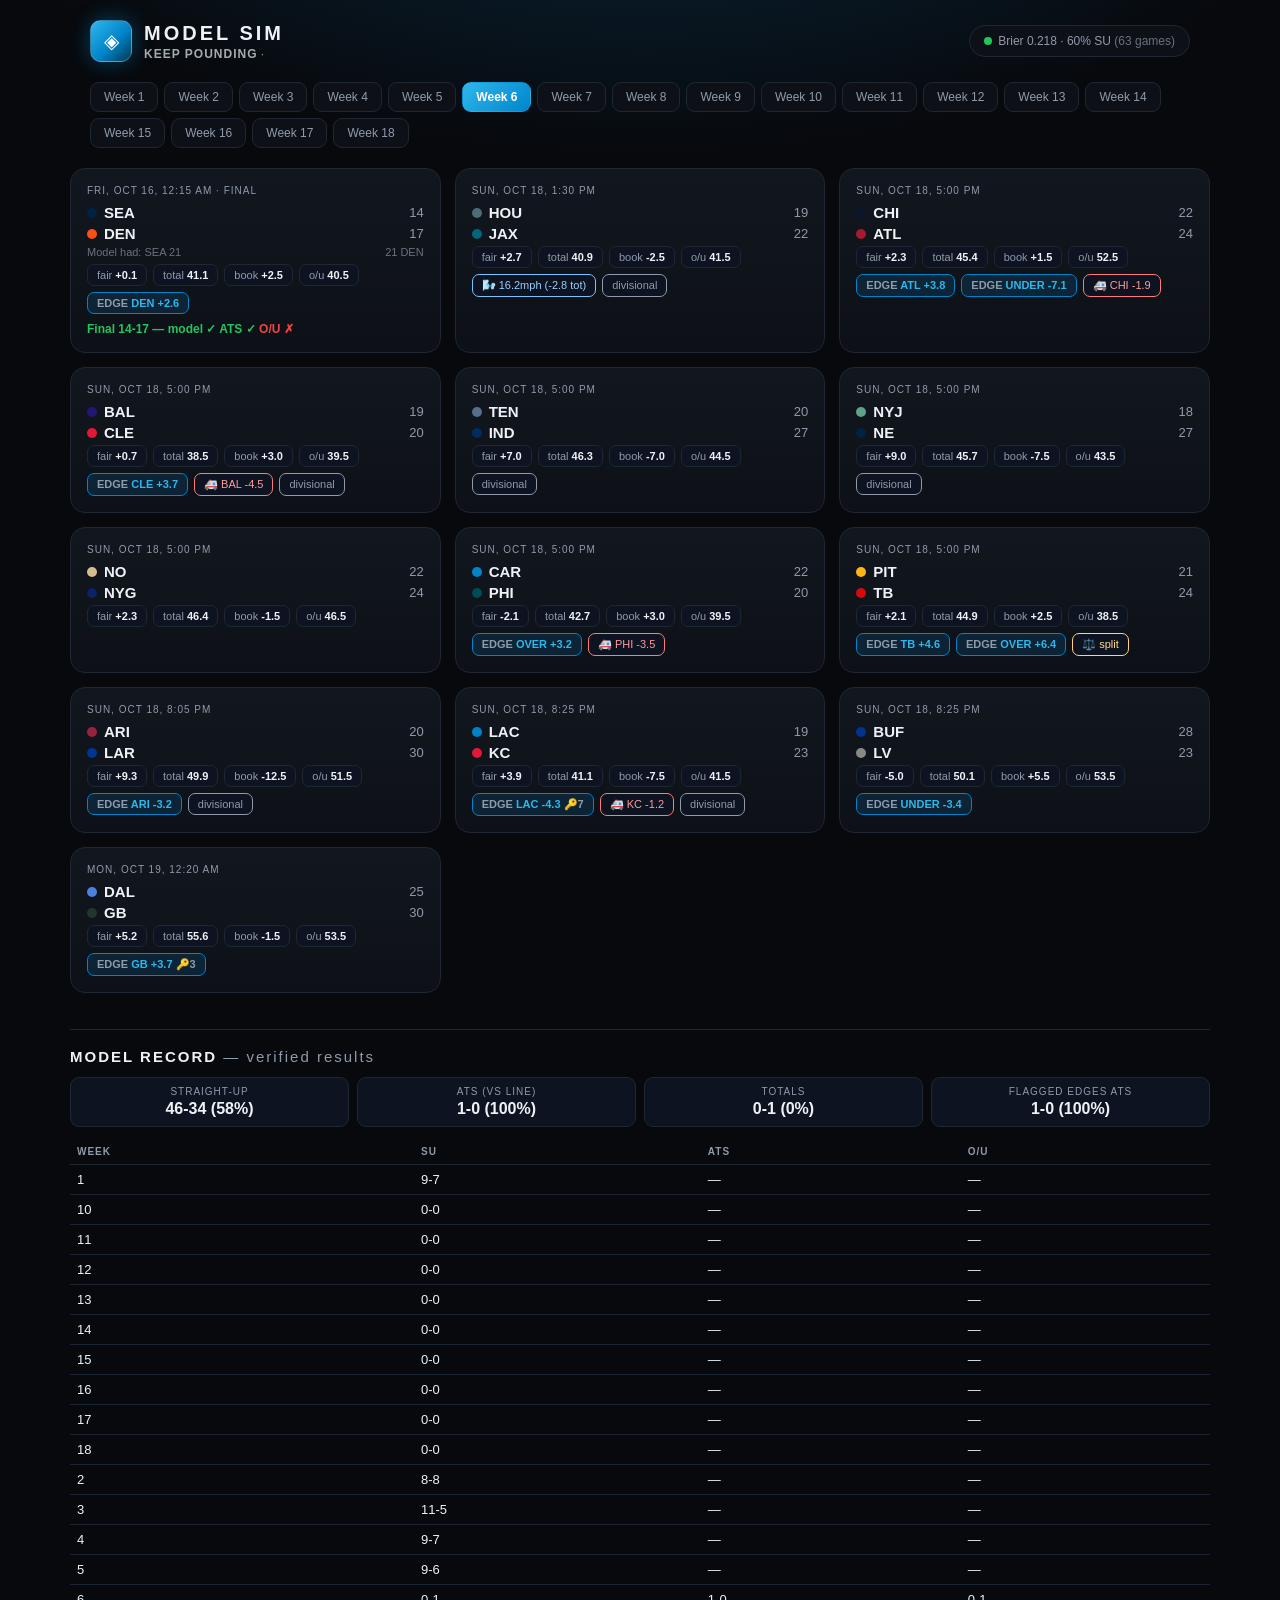
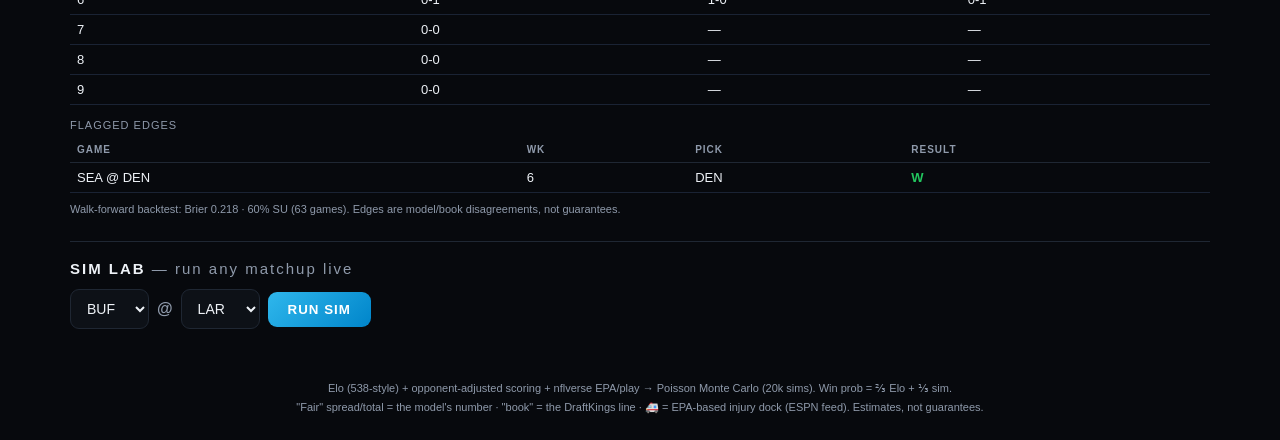
==== commit 79b5fc0b: "model refresh (1): docs/index.html" ====
--- a/docs/index.html
+++ b/docs/index.html
@@ -171,6 +171,7 @@
   d.innerHTML=`<div class="dt">${dt}${g.done?" · Final":""}</div>
   <div class="mu"><span class="tm">${dot2(g.away,g.home)} ${g.away}</span><span class="pj">${g.done?g.as:Math.round(g.proj_away)}</span></div>
   <div class="mu"><span class="tm">${dot(g.home)} ${g.home}</span><span class="pj">${g.done?g.hs:Math.round(g.proj_home)}</span></div>
+  ${g.done?`<div class="pl" style="margin-bottom:6px;opacity:.7"><span>Model had: ${g.away} ${Math.round(g.proj_away)}</span><span>${Math.round(g.proj_home)} ${g.home}</span></div>`:""}
   <div class="chips"><span class="chip">fair <b>${g.fair_spread>0?"+":""}${g.fair_spread.toFixed(1)}</b></span>
   <span class="chip">total <b>${g.fair_total.toFixed(1)}</b></span>
   ${g.book?`<span class="chip">book <b>${g.book.spread>0?"+":""}${g.book.spread.toFixed(1)}</b></span><span class="chip">o/u <b>${g.book.total!=null?g.book.total.toFixed(1):"--"}</b></span>`:""}
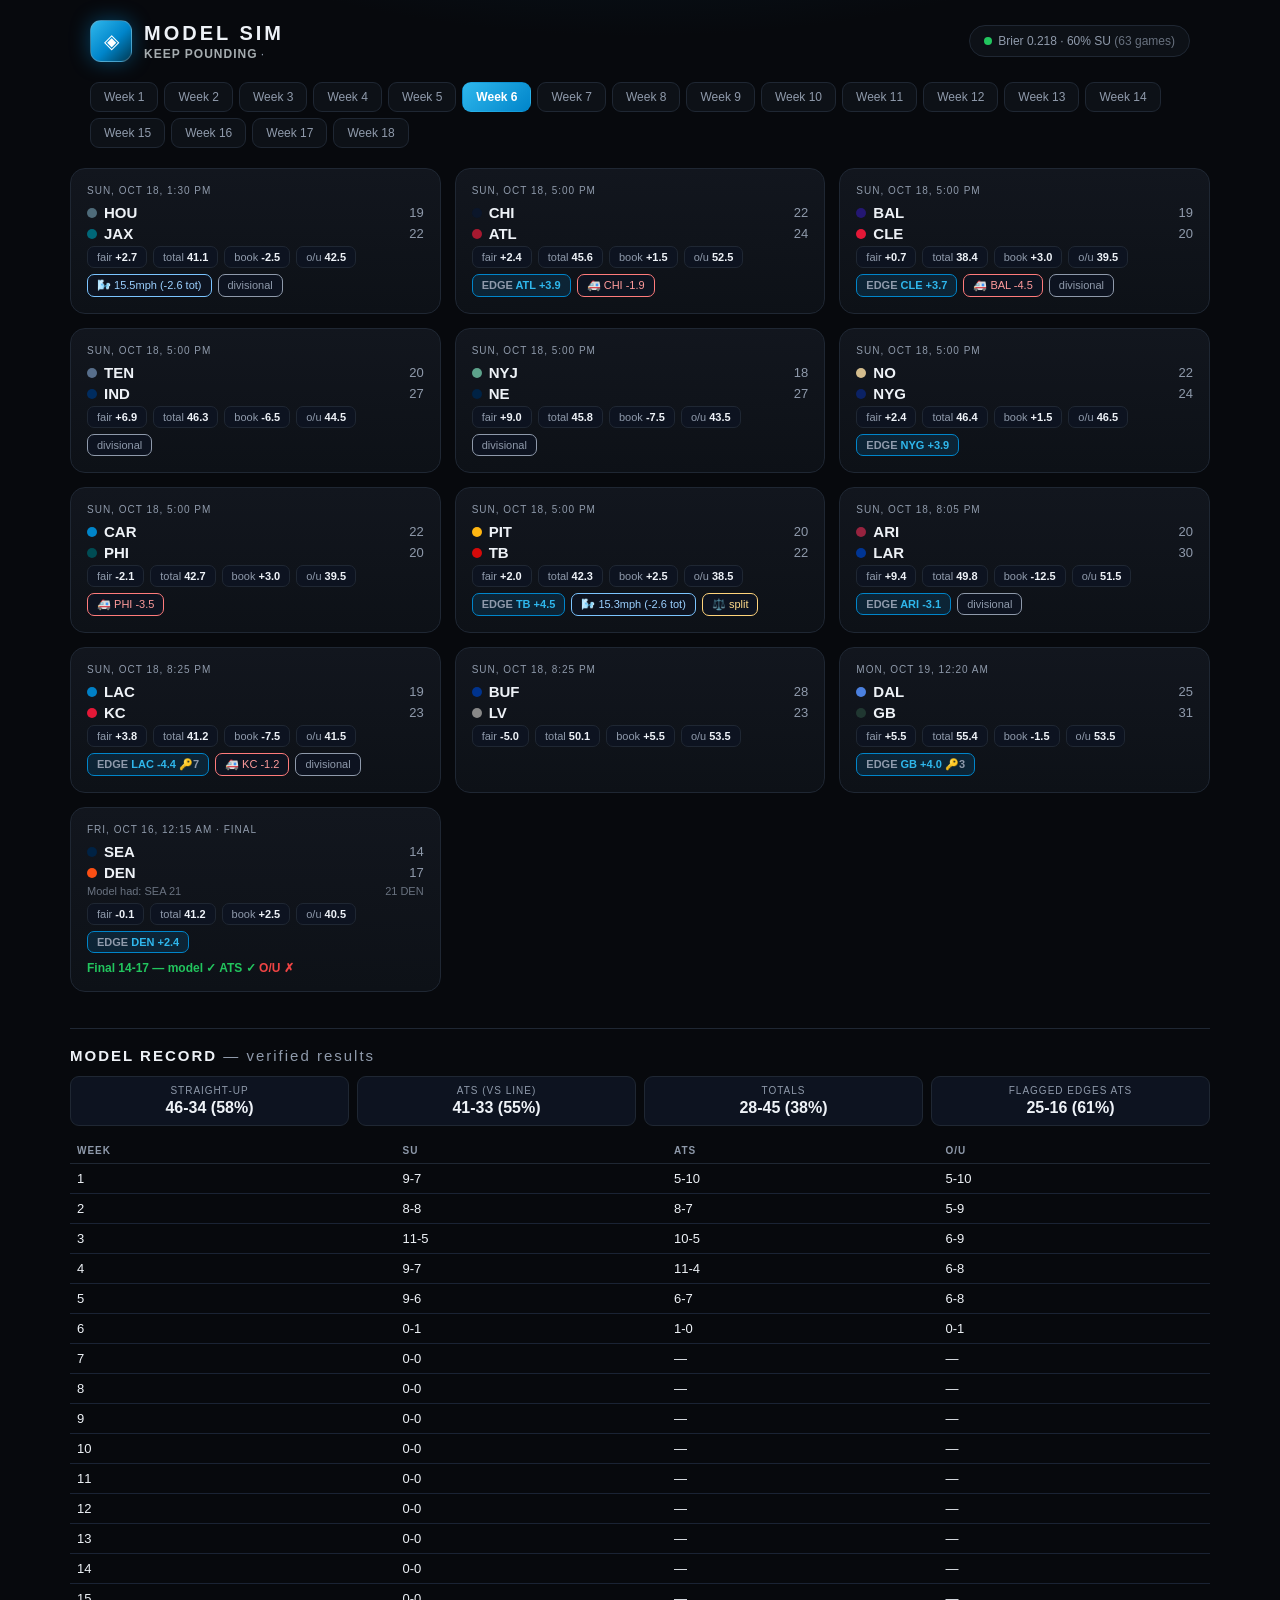
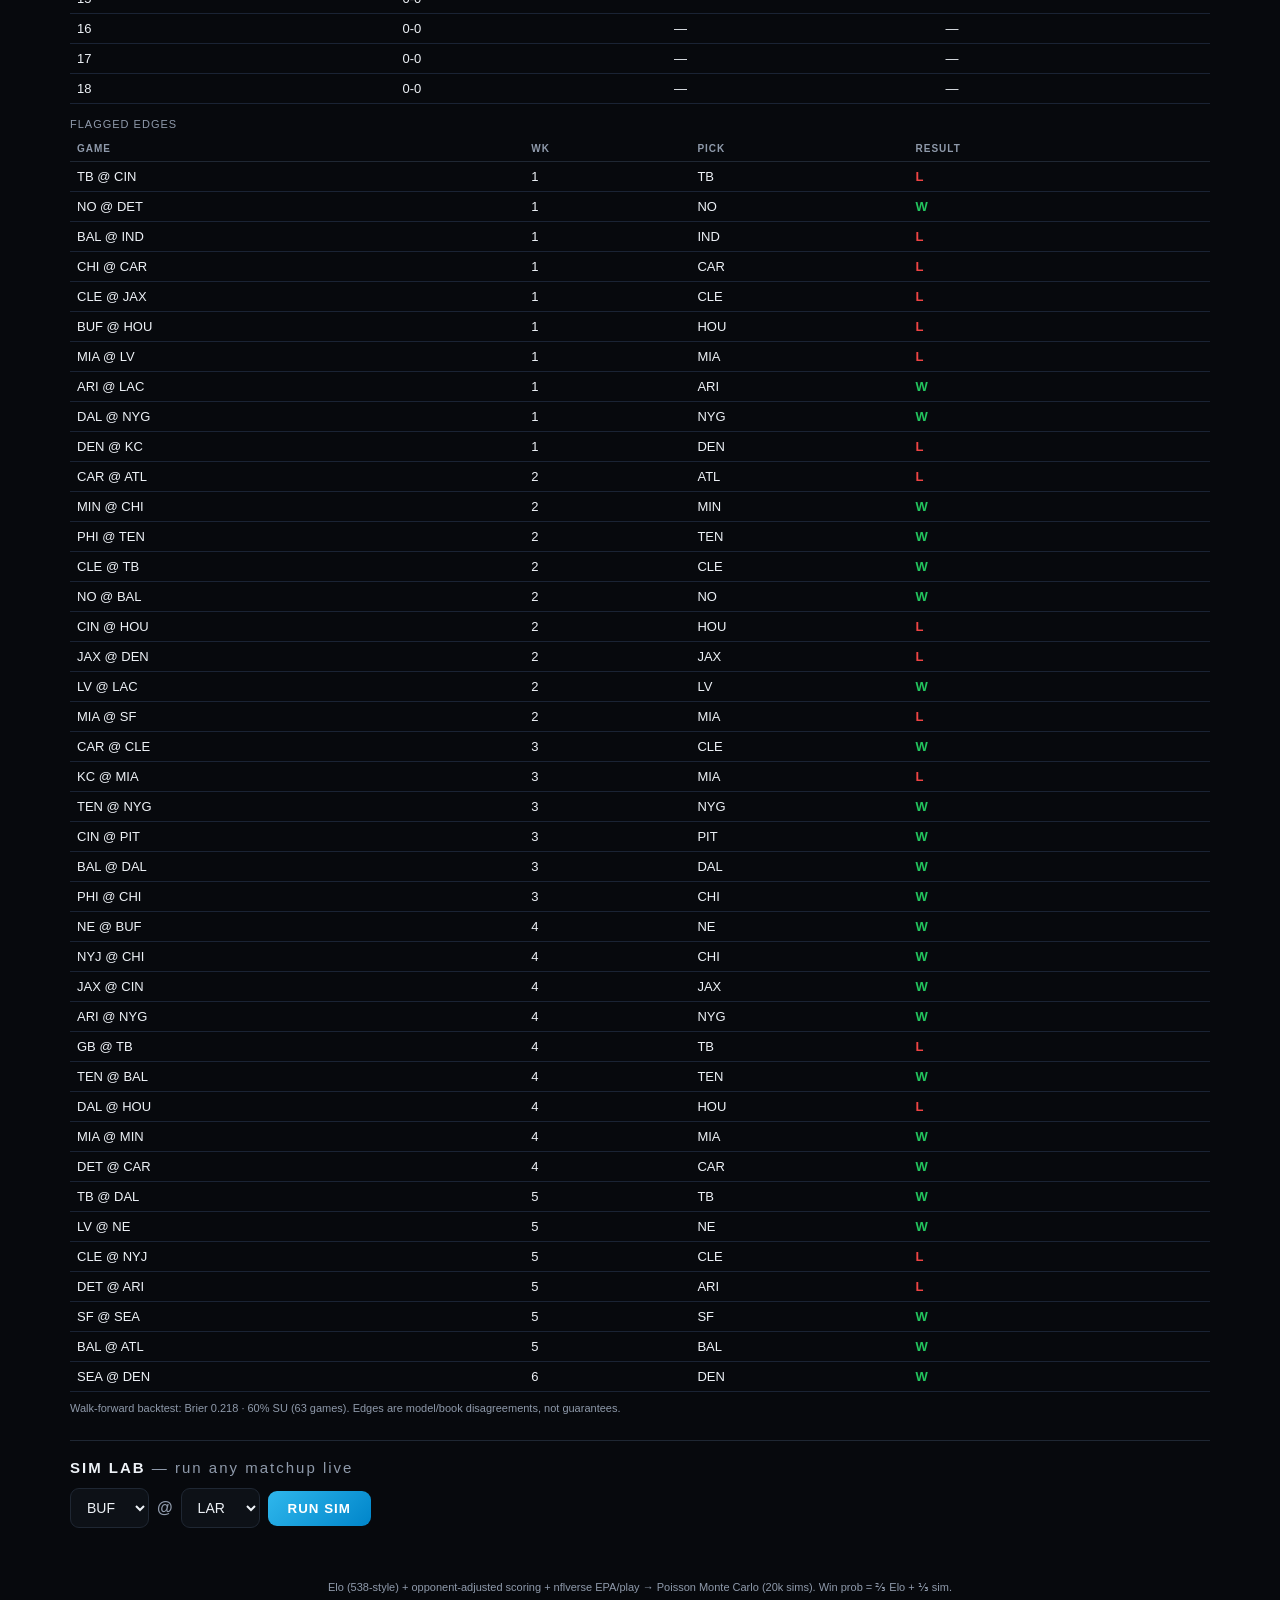
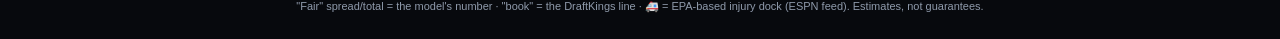
==== commit 707aad8c: "model refresh (1): docs/index.html" ====
--- a/docs/index.html
+++ b/docs/index.html
@@ -80,7 +80,7 @@
 </div>
 <div class="modal hidden" id="modal"><div class="mc"><button class="x" id="mx">✕</button><div id="mb"></div></div></div>
 <script>
-const C={ARI:"#97233F",ATL:"#A71930",BAL:"#241773",BUF:"#00338D",CAR:"#0085CA",CHI:"#0B162A",CIN:"#FB4F14",CLE:"#E31837",DAL:"#003594",DEN:"#FB4F14",DET:"#0076B6",GB:"#203731",HOU:"#03202F",IND:"#002C5F",JAX:"#006778",KC:"#E31837",LV:"#888888",LAC:"#0080C6",LAR:"#003594",MIA:"#008E97",MIN:"#4F2683",NE:"#002244",NO:"#D3BC8D",NYG:"#0B2265",NYJ:"#125740",PHI:"#004C54",PIT:"#FFB612",SEA:"#002244",SF:"#AA0000",TB:"#D50A0A",TEN:"#0C2340",WAS:"#5A1414"};
+const CB=Date.now();const C={ARI:"#97233F",ATL:"#A71930",BAL:"#241773",BUF:"#00338D",CAR:"#0085CA",CHI:"#0B162A",CIN:"#FB4F14",CLE:"#E31837",DAL:"#003594",DEN:"#FB4F14",DET:"#0076B6",GB:"#203731",HOU:"#03202F",IND:"#002C5F",JAX:"#006778",KC:"#E31837",LV:"#888888",LAC:"#0080C6",LAR:"#003594",MIA:"#008E97",MIN:"#4F2683",NE:"#002244",NO:"#D3BC8D",NYG:"#0B2265",NYJ:"#125740",PHI:"#004C54",PIT:"#FFB612",SEA:"#002244",SF:"#AA0000",TB:"#D50A0A",TEN:"#0C2340",WAS:"#5A1414"};
 const $=id=>document.getElementById(id);
 function hx(h){h=h.replace('#','');return[parseInt(h.slice(0,2),16),parseInt(h.slice(2,4),16),parseInt(h.slice(4,6),16)];}
 function shade(h,amt){const c=hx(h).map(v=>Math.max(0,Math.min(255,Math.round(v+amt))));return'#'+c.map(v=>v.toString(16).padStart(2,'0')).join('');}
@@ -146,7 +146,7 @@
 function wireT(root,td){root.querySelectorAll(".tabs button").forEach(b=>b.onclick=()=>{
  root.querySelectorAll(".tabs button").forEach(x=>x.classList.remove("on"));b.classList.add("on");
  root.querySelector(".tb").innerHTML=tbl(b.dataset.t==="a"?td.any:td.first,b.dataset.t==="f");});}
-async function getW(w){if(!WKC[w])WKC[w]=await(await fetch("data/week"+w+".json")).json();return WKC[w];}
+async function getW(w){if(!WKC[w])WKC[w]=await(await fetch("data/week"+w+".json?v="+CB)).json();return WKC[w];}
 async function loadWeek(w){
  document.querySelectorAll(".wks button").forEach(b=>b.classList.toggle("on",+b.dataset.w===w));
  const gs=await getW(w),el=$("cards");el.innerHTML="";
@@ -192,11 +192,11 @@
  const tally=dn.length?`model ${ht}/${dn.length} SU${atsG.length?` · ${atsH}/${atsG.length} ATS`:""} this week · `:"";
  $("asof").textContent=`Week ${w} · ${tally}data through week ${META.as_of_week}`;}
 (async function(){
- META=await(await fetch("data/meta.json")).json();
- TEAMS=await(await fetch("data/teams.json")).json();
+ META=await(await fetch("data/meta.json?v="+CB)).json();
+ TEAMS=await(await fetch("data/teams.json?v="+CB)).json();
  if(META.backtest)$("btbadge").innerHTML=`Brier ${META.backtest.brier.toFixed(3)} · ${Math.round(META.backtest.accuracy*100)}% SU <span style="opacity:.7">(${META.backtest.games} games)</span>`;
  const wk=Object.keys(WKC);let weeks=[];
- try{weeks=(await(await fetch("data/weeks.json")).json());}catch(e){}
+ try{weeks=(await(await fetch("data/weeks.json?v="+CB)).json());}catch(e){}
  if(!weeks.length)weeks=[5];
  const nav=$("wks");
  weeks.forEach(w=>{const b=document.createElement("button");b.textContent="Week "+w;b.dataset.w=w;
@@ -214,7 +214,7 @@
    $("lout").innerHTML=detail(a,h,r,td);wireT($("lout"),td);$("go").disabled=false;},30);};
  loadWeek(def);
  try{
-  const rec=await(await fetch("data/record.json")).json();
+  const rec=await(await fetch("data/record.json?v="+CB)).json();
   const tot=(w,l)=>w+l?`${w}-${l} (${Math.round(100*w/(w+l))}%)`:"—";
   let html=`<div class="sg2" style="display:grid;grid-template-columns:repeat(auto-fit,minmax(140px,1fr));gap:8px;margin:12px 0">
    <div class="st"><div class="k">Straight-up</div><div class="v">${tot(rec.su_w,rec.su_l)}</div></div>
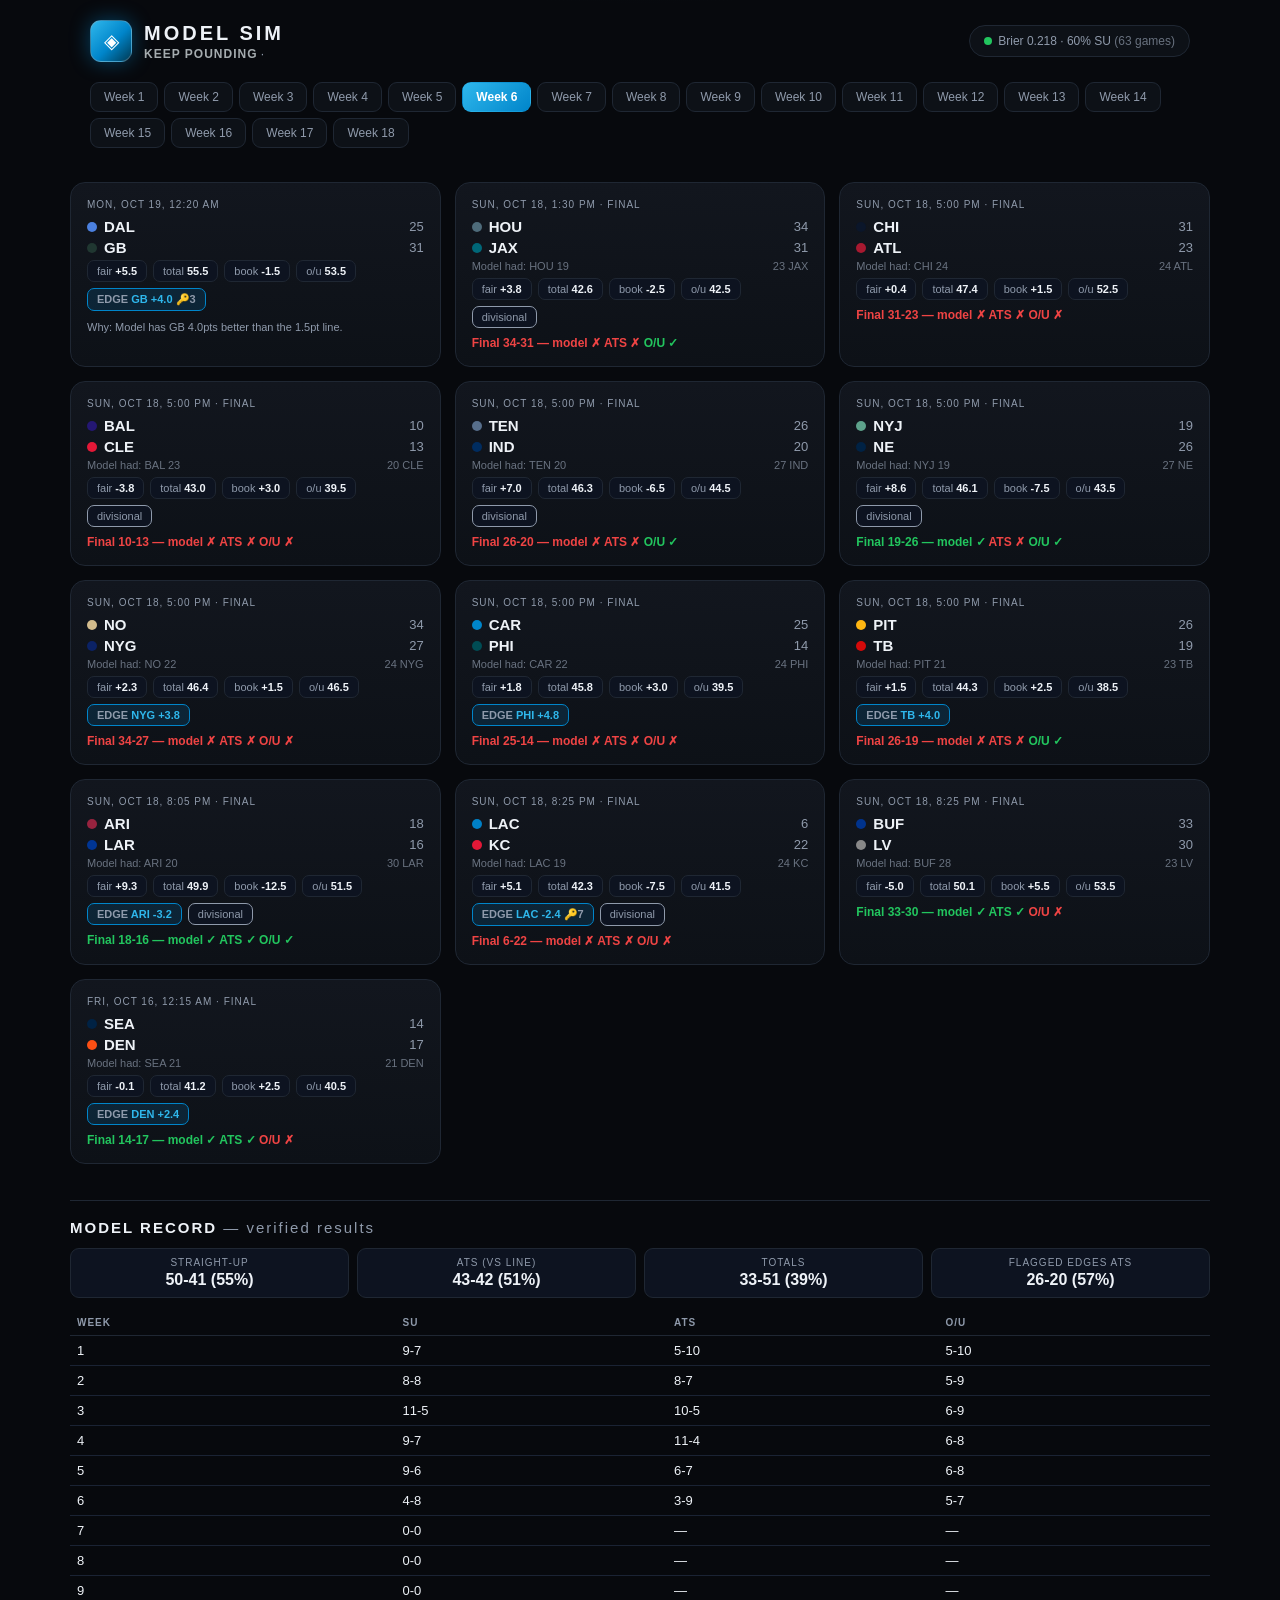
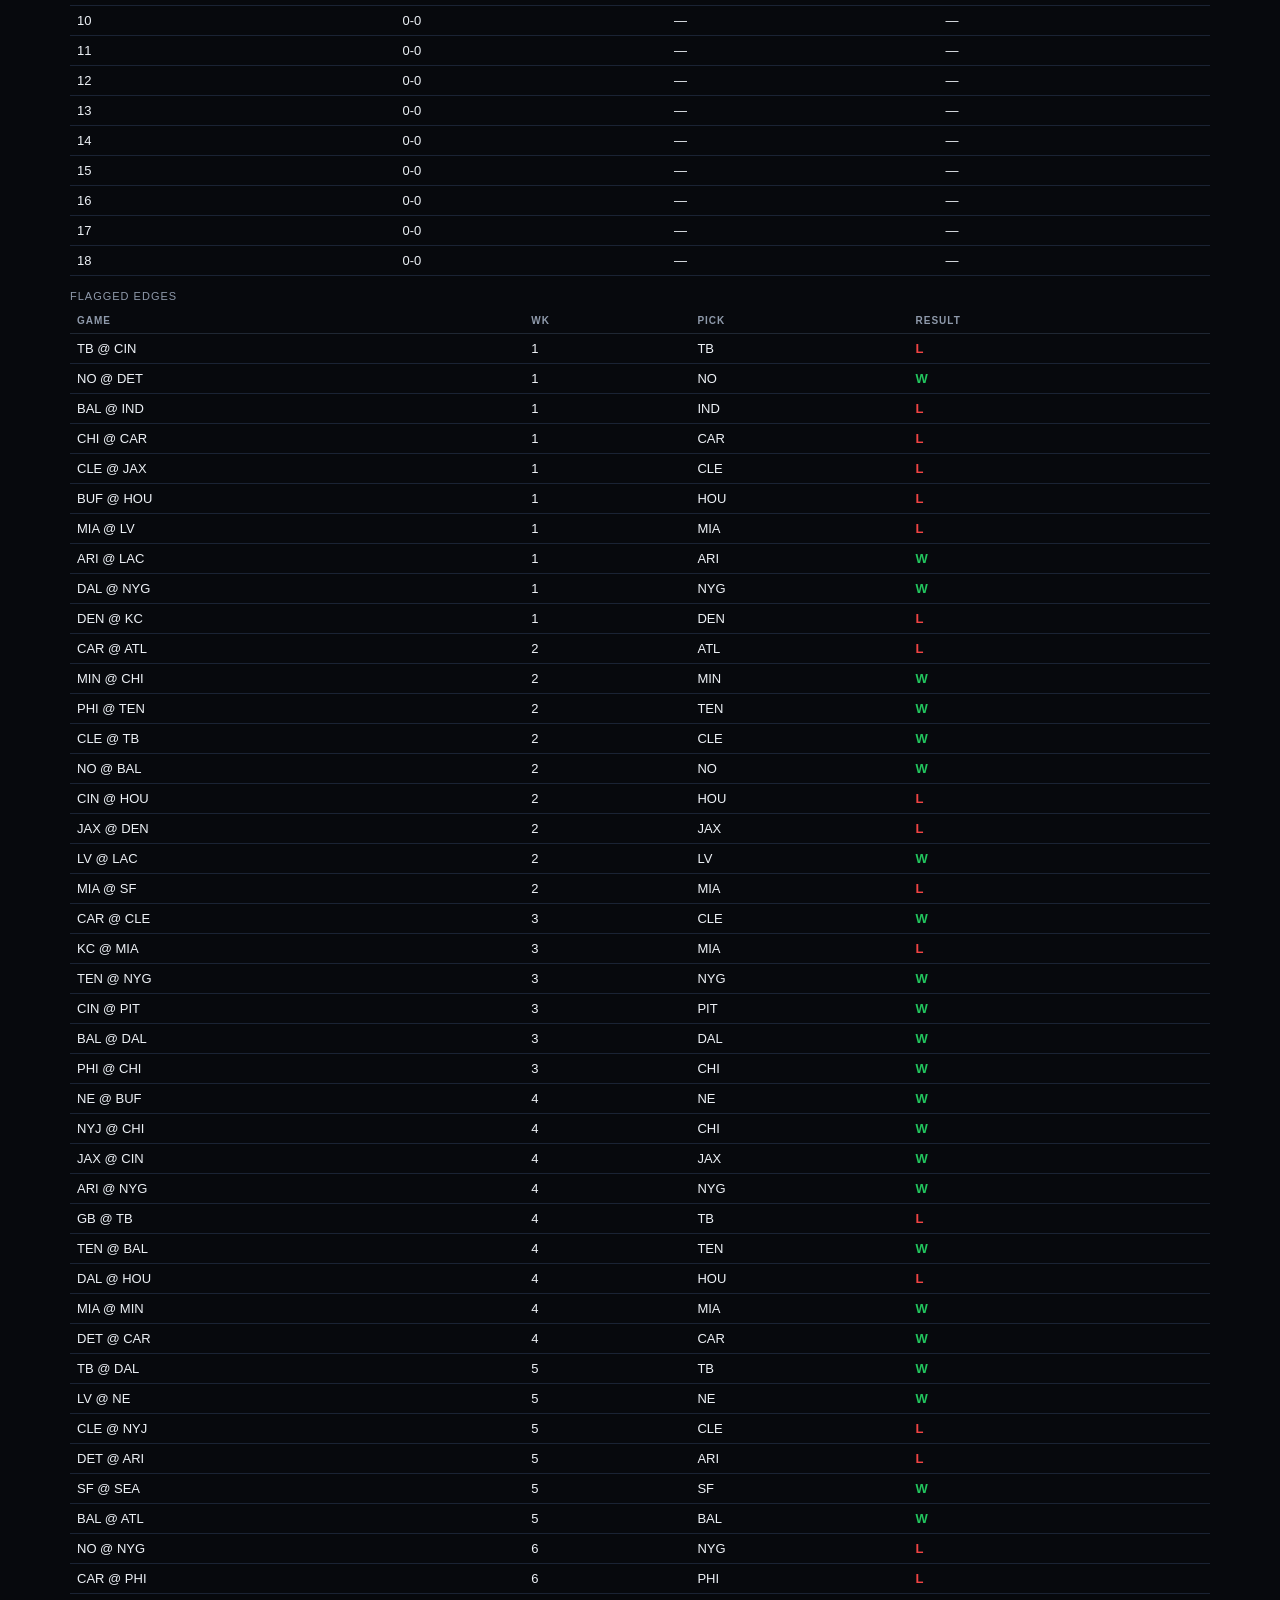
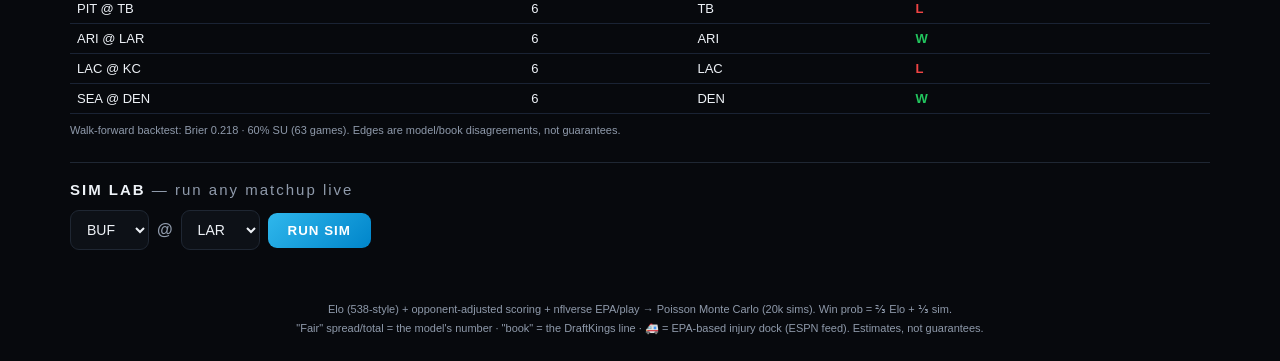
==== commit 553e579c: "model refresh (1): docs/index.html" ====
--- a/docs/index.html
+++ b/docs/index.html
@@ -69,6 +69,7 @@
 <div><h1>MODEL SIM</h1><div class="sub"><span class="kp">KEEP POUNDING</span> · <span id="asof"></span></div></div></div>
 <div class="badge"><span class="d"></span><span id="btbadge">Brier …</span></div></header>
 <div class="wks" id="wks"></div>
+<div id="wkrecap" style="margin:0 20px 14px"></div>
 <div class="grid" id="cards"></div>
 <div class="lab" id="recordlab"><h2>MODEL RECORD <span style="color:var(--dim);font-weight:400">— verified results</span></h2>
 <div id="recordout"><div class="spin">Loading record…</div></div></div>
@@ -180,7 +181,8 @@
   ${(g.inj_adj&&g.inj_adj[0]>=0.5)?`<span class="chip" style="border-color:#ff7b7b;color:#ff9b9b">🚑 ${g.away} -${g.inj_adj[0].toFixed(1)}</span>`:""}${(g.inj_adj&&g.inj_adj[1]>=0.5)?`<span class="chip" style="border-color:#ff7b7b;color:#ff9b9b">🚑 ${g.home} -${g.inj_adj[1].toFixed(1)}</span>`:""}
   ${g.wind_mph>=15?`<span class="chip" style="border-color:#7bc4ff;color:#9bd0ff">🌬️ ${g.wind_mph}mph (-${g.wind_adj} tot)</span>`:""}
   ${g.divisional?`<span class="chip" style="border-color:var(--dim);color:var(--dim)">divisional</span>`:""}
-  ${g.split&&!g.done?`<span class="chip" style="border-color:#ffd47b;color:#ffdb8b" title="Scoring model and win probability disagree — true toss-up">⚖️ split</span>`:""}</div>${ex}`;
+  ${g.split&&!g.done?`<span class="chip" style="border-color:#ffd47b;color:#ffdb8b" title="Scoring model and win probability disagree — true toss-up">⚖️ split</span>`:""}</div>
+  ${!g.done&&g.book&&g.book.flag_spread?`<div style="font-size:11px;color:var(--dim);margin-top:8px;line-height:1.5">Why: Model has ${g.book.edge_spread>0?g.home:g.away} ${Math.abs(g.book.edge_spread).toFixed(1)}pts better than the ${Math.abs(g.book.spread).toFixed(1)}pt line.${g.inj_adj&&(g.inj_adj[0]>=0.5||g.inj_adj[1]>=0.5)?` Injury-adjusted.`:""}${g.wind_mph>=15?` Wind impacts total.`:""}</div>`:""}${ex}`;
   d.onclick=()=>{const td={any:(g.anytime||[]).map(p=>({name:p.name,team:p.team,pa:p.prob,oA:p.odds})),
    first:(g.first_td||[]).map(p=>({name:p.name,team:p.team,pf:p.prob,oF:p.odds}))};
    $("mb").innerHTML=detail(g.away,g.home,{pa:g.proj_away,ph:g.proj_home,pHome:g.p_home,book:g.book,inj:g.injuries,injAdj:g.inj_adj,notes:g.notes,windMph:g.wind_mph,windAdj:g.wind_adj},td);
@@ -190,7 +192,15 @@
  const atsG=dn.filter(g=>g.book&&g.book.spread!=null&&g.as!=null);
  const atsH=atsG.filter(g=>{const e=g.fair_spread+g.book.spread,a=(g.hs-g.as)+g.book.spread;return e!==0&&a!==0&&(e>0)===(a>0);}).length;
  const tally=dn.length?`model ${ht}/${dn.length} SU${atsG.length?` · ${atsH}/${atsG.length} ATS`:""} this week · `:"";
- $("asof").textContent=`Week ${w} · ${tally}data through week ${META.as_of_week}`;}
+ $("asof").textContent=`Week ${w} · ${tally}data through week ${META.as_of_week}`;
+ // week recap banner (for done weeks)
+ if(dn.length>0){
+  const eg=dn.filter(g=>g.book&&(g.book.flag_spread||g.book.strong_spread));
+  const egH=eg.filter(g=>{const e=g.fair_spread+g.book.spread,a=(g.hs-g.as)+g.book.spread;return e!==0&&a!==0&&(e>0)===(a>0);}).length;
+  $("wkrecap").innerHTML=`<div class="card" style="cursor:default"><div class="dt">WEEK ${w} RESULTS</div>
+   <div style="font-size:18px;font-weight:800;margin:6px 0">${ht}-${dn.length-ht} SU · ${atsH}-${atsG.length-atsH} ATS ${eg.length?`· <span style="color:${egH>eg.length/2?"var(--grn)":"var(--red)"}">${egH}-${eg.length-egH} on flagged edges</span>`:""}</div>
+   <div style="font-size:12px;color:var(--dim)">Shareable: Model went ${ht}-${dn.length-ht} straight-up, ${atsH}-${atsG.length-atsH} against the spread in Week ${w}.</div></div>`;
+ } else $("wkrecap").innerHTML="";}
 (async function(){
  META=await(await fetch("data/meta.json?v="+CB)).json();
  TEAMS=await(await fetch("data/teams.json?v="+CB)).json();
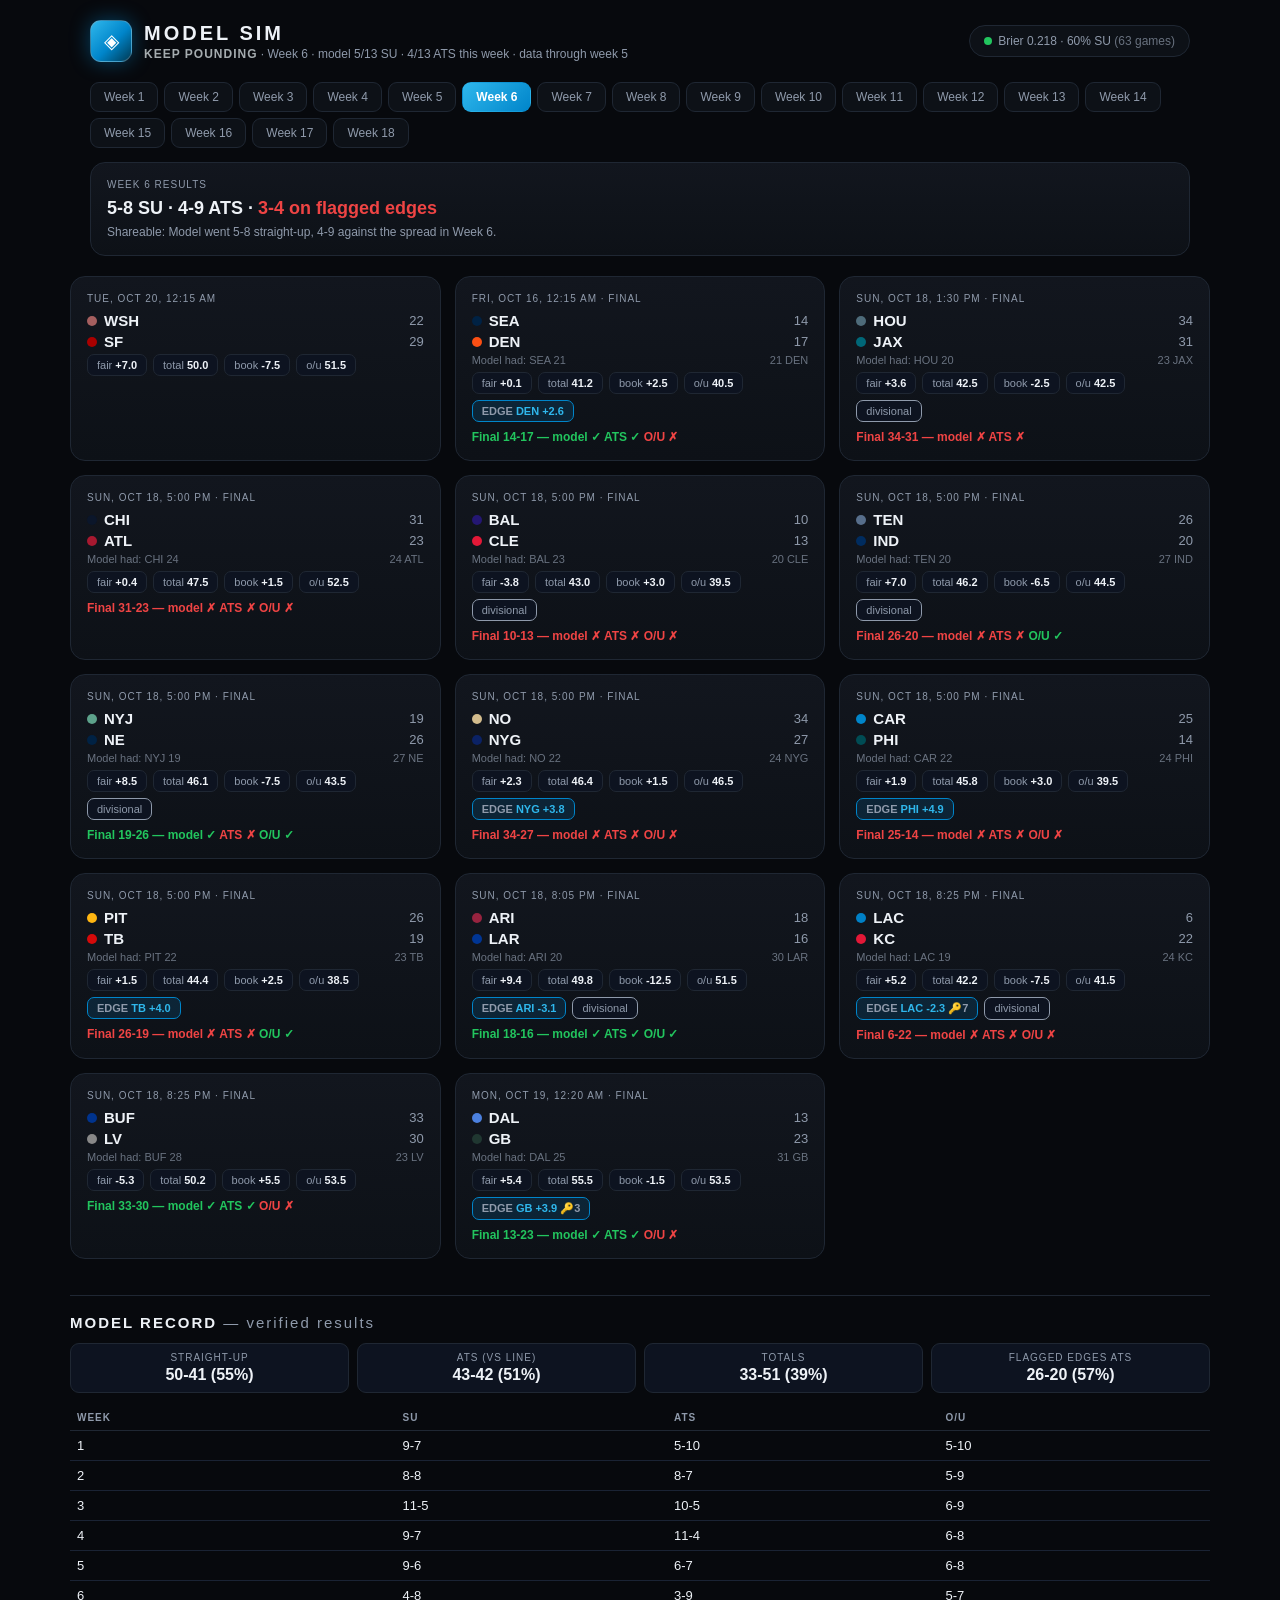
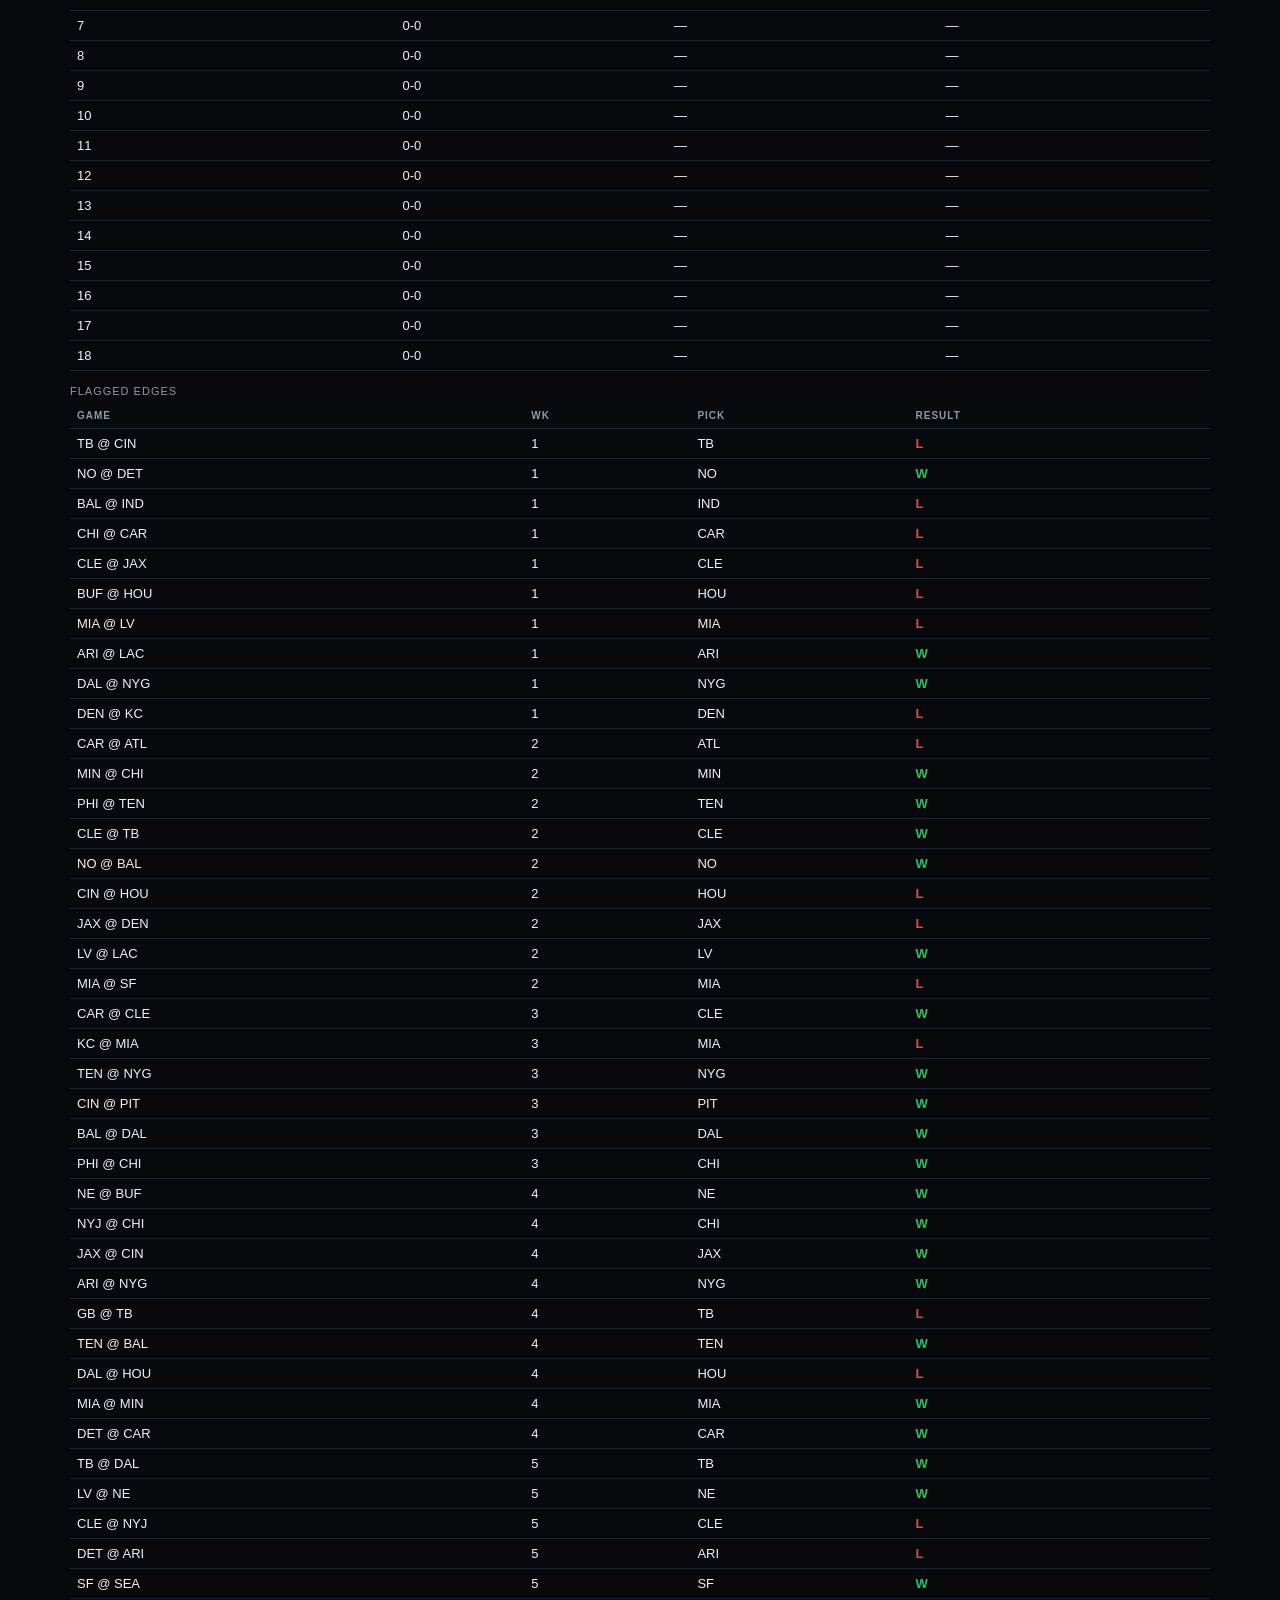
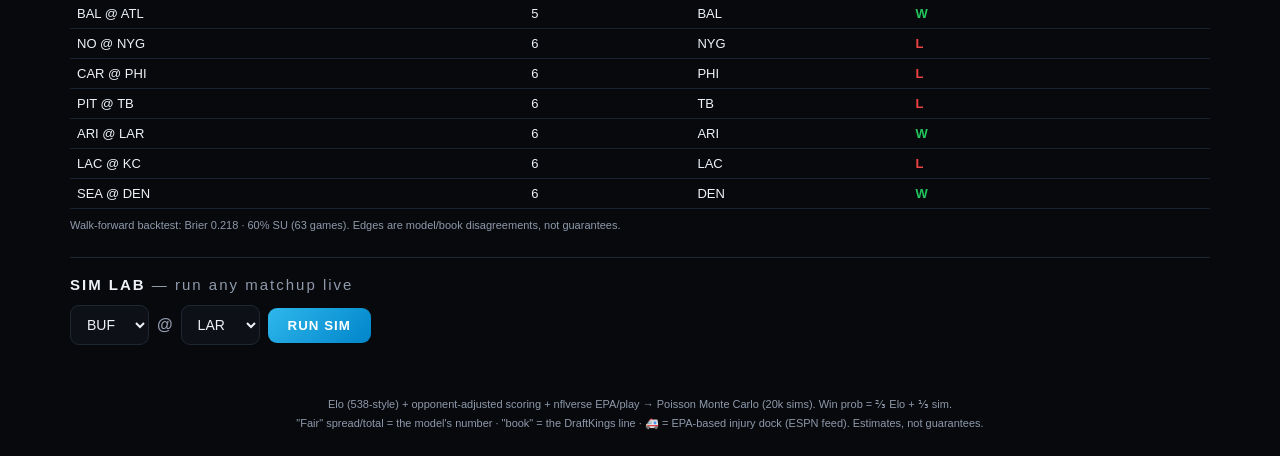
==== commit 5473d5ad: "model refresh (1): docs/index.html" ====
--- a/docs/index.html
+++ b/docs/index.html
@@ -81,12 +81,12 @@
 </div>
 <div class="modal hidden" id="modal"><div class="mc"><button class="x" id="mx">✕</button><div id="mb"></div></div></div>
 <script>
-const CB=Date.now();const C={ARI:"#97233F",ATL:"#A71930",BAL:"#241773",BUF:"#00338D",CAR:"#0085CA",CHI:"#0B162A",CIN:"#FB4F14",CLE:"#E31837",DAL:"#003594",DEN:"#FB4F14",DET:"#0076B6",GB:"#203731",HOU:"#03202F",IND:"#002C5F",JAX:"#006778",KC:"#E31837",LV:"#888888",LAC:"#0080C6",LAR:"#003594",MIA:"#008E97",MIN:"#4F2683",NE:"#002244",NO:"#D3BC8D",NYG:"#0B2265",NYJ:"#125740",PHI:"#004C54",PIT:"#FFB612",SEA:"#002244",SF:"#AA0000",TB:"#D50A0A",TEN:"#0C2340",WAS:"#5A1414"};
+const CB=Date.now();const C={ARI:"#97233F",ATL:"#A71930",BAL:"#241773",BUF:"#00338D",CAR:"#0085CA",CHI:"#0B162A",CIN:"#FB4F14",CLE:"#E31837",DAL:"#003594",DEN:"#FB4F14",DET:"#0076B6",GB:"#203731",HOU:"#03202F",IND:"#002C5F",JAX:"#006778",KC:"#E31837",LV:"#888888",LAC:"#0080C6",LAR:"#003594",MIA:"#008E97",MIN:"#4F2683",NE:"#002244",NO:"#D3BC8D",NYG:"#0B2265",NYJ:"#125740",PHI:"#004C54",PIT:"#FFB612",SEA:"#002244",SF:"#AA0000",TB:"#D50A0A",TEN:"#0C2340",WAS:"#5A1414",WSH:"#5A1414"};
 const $=id=>document.getElementById(id);
 function hx(h){h=h.replace('#','');return[parseInt(h.slice(0,2),16),parseInt(h.slice(2,4),16),parseInt(h.slice(4,6),16)];}
 function shade(h,amt){const c=hx(h).map(v=>Math.max(0,Math.min(255,Math.round(v+amt))));return'#'+c.map(v=>v.toString(16).padStart(2,'0')).join('');}
 // lighten the away side when both teams' colors are near-identical (e.g. BUF/LAR blues)
-function tc(t,o){let c=C[t];if(o&&o!==t){const a=hx(c),b=hx(C[o]);
+function tc(t,o){let c=C[t]||"#888888";if(o&&o!==t&&C[o]){const a=hx(c),b=hx(C[o]);
  const d=Math.sqrt(a.reduce((s,v,i)=>s+(v-b[i])**2,0));if(d<110)c=shade(c,75);}return c;}
 const dot=t=>`<span class="tdot" style="background:${C[t]}"></span>`;
 const dot2=(t,o)=>`<span class="tdot" style="background:${tc(t,o)}"></span>`;
